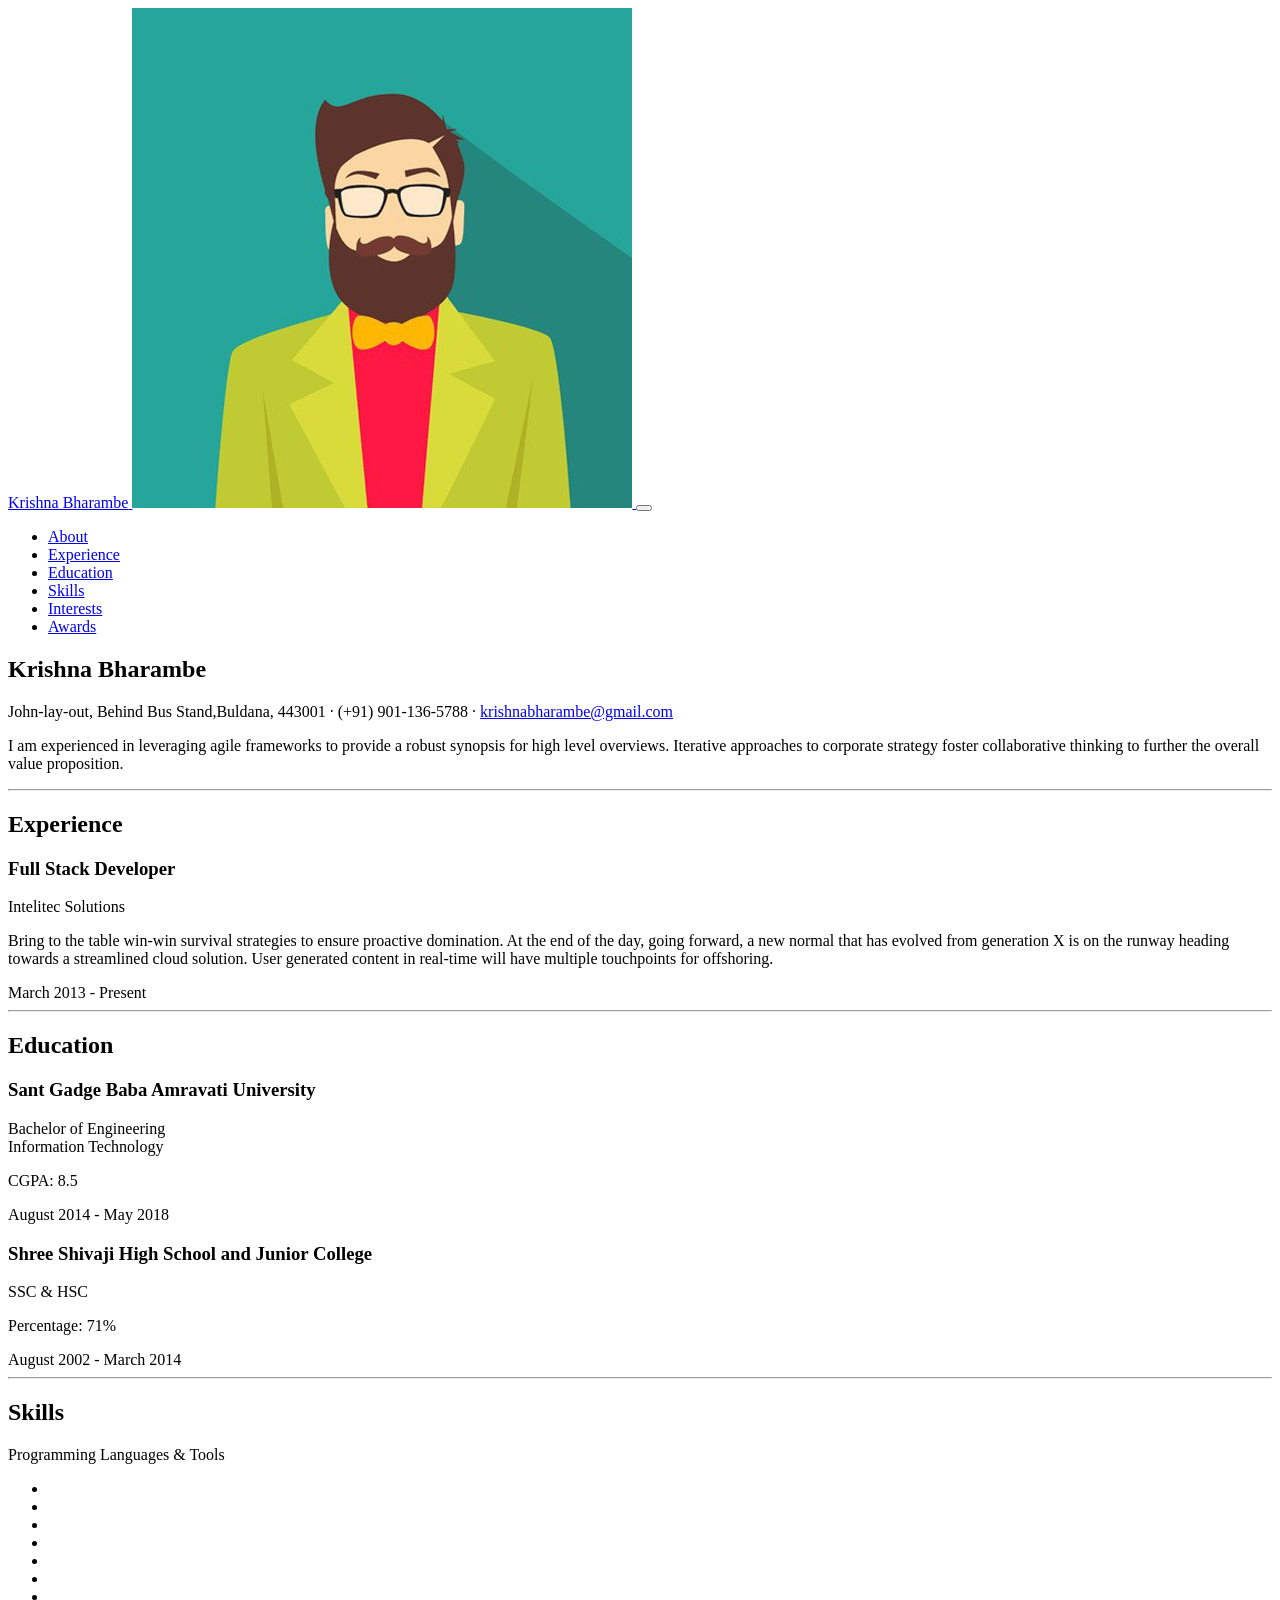
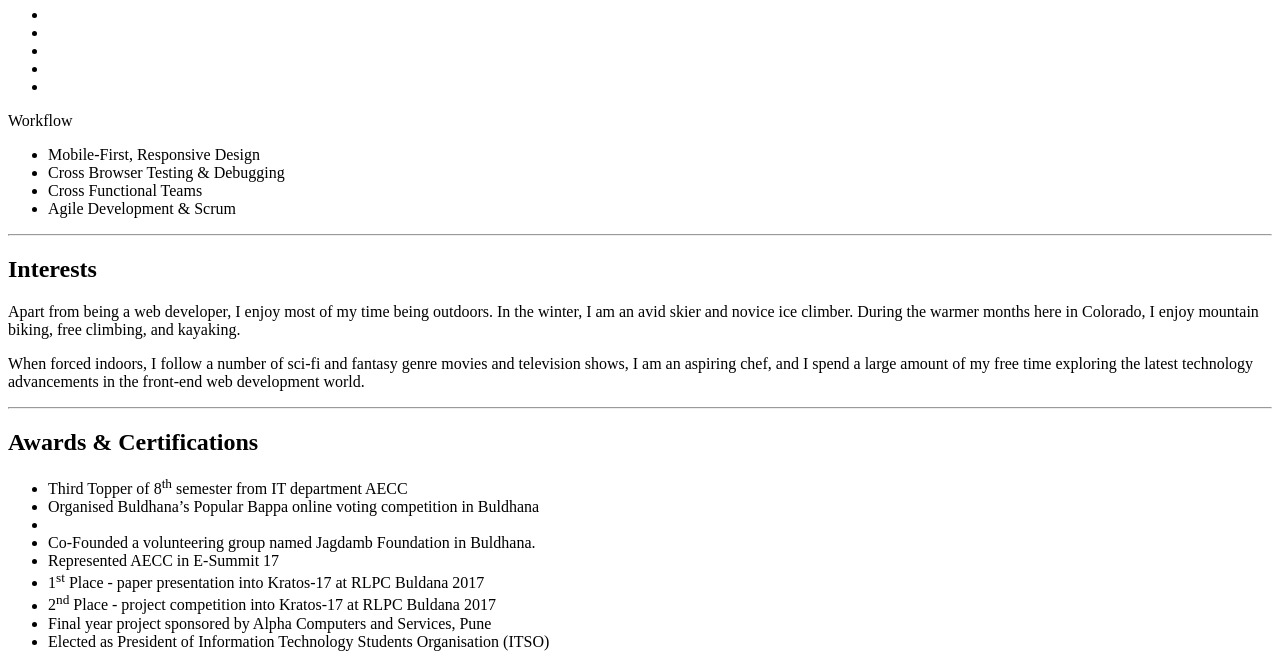
==== index.html @ 025809e5 "change" ====
<!DOCTYPE html>
<html lang="en">

  <head>

    <meta charset="utf-8">
    <meta name="viewport" content="width=device-width, initial-scale=1, shrink-to-fit=no">
    <meta name="description" content="">
    <meta name="author" content="">

    <title>Krishna Bharambe</title>

    <!-- Bootstrap core CSS -->
    <link href="vendor/bootstrap/css/bootstrap.min.css" rel="stylesheet">

    <!-- Custom fonts for this template -->
    <link href="https://fonts.googleapis.com/css?family=Saira+Extra+Condensed:500,700" rel="stylesheet">
    <link href="https://fonts.googleapis.com/css?family=Muli:400,400i,800,800i" rel="stylesheet">
    <link href="vendor/fontawesome-free/css/all.min.css" rel="stylesheet">

    <!-- Custom styles for this template -->
    <link href="css/resume.min.css" rel="stylesheet">

  </head>

  <body id="page-top">

    <nav class="navbar navbar-expand-lg navbar-dark bg-primary fixed-top" id="sideNav">
      <a class="navbar-brand js-scroll-trigger" href="#page-top">
        <span class="d-block d-lg-none">Krishna Bharambe</span>
        <span class="d-none d-lg-block">
          <img class="img-fluid img-profile rounded-circle mx-auto mb-2" src="img/profile.jpg" alt="">
        </span>
      </a>
      <button class="navbar-toggler" type="button" data-toggle="collapse" data-target="#navbarSupportedContent" aria-controls="navbarSupportedContent" aria-expanded="false" aria-label="Toggle navigation">
        <span class="navbar-toggler-icon"></span>
      </button>
      <div class="collapse navbar-collapse" id="navbarSupportedContent">
        <ul class="navbar-nav">
          <li class="nav-item">
            <a class="nav-link js-scroll-trigger" href="#about">About</a>
          </li>
          <li class="nav-item">
            <a class="nav-link js-scroll-trigger" href="#experience">Experience</a>
          </li>
          <li class="nav-item">
            <a class="nav-link js-scroll-trigger" href="#education">Education</a>
          </li>
          <li class="nav-item">
            <a class="nav-link js-scroll-trigger" href="#skills">Skills</a>
          </li>
          <li class="nav-item">
            <a class="nav-link js-scroll-trigger" href="#interests">Interests</a>
          </li>
          <li class="nav-item">
            <a class="nav-link js-scroll-trigger" href="#awards">Awards</a>
          </li>
        </ul>
      </div>
    </nav>

    <div class="container-fluid p-0">

      <section class="resume-section p-3 p-lg-5 d-flex d-column" id="about">
        <div class="my-auto">
          <h1 class="mb-0">Krishna
            <span class="text-primary">Bharambe</span>
          </h1>
          <div class="subheading mb-5"> John-lay-out, Behind Bus Stand,Buldana, 443001 · (+91) 901-136-5788 ·
            <a href="mailto:krishnabharambe@gmail.com">krishnabharambe@gmail.com</a>
          </div>
          <p class="lead mb-5">I am experienced in leveraging agile frameworks to provide a robust synopsis for high level overviews. Iterative approaches to corporate strategy foster collaborative thinking to further the overall value proposition.</p>
          <div class="social-icons">
            <a href="https://www.linkedin.com/in/krishna-bharambe-34408a110/">
              <i class="fab fa-linkedin-in"></i>
            </a>
            <a href="https://github.com/krishnabharambe">
              <i class="fab fa-github"></i>
            </a>
            <a href="https://twitter.com/search?q=krishna%20bharambe&src=typd">
              <i class="fab fa-twitter"></i>
            </a>
            <a href="https://www.facebook.com/profile.php?id=100009376856294&ref=br_rs">
              <i class="fab fa-facebook-f"></i>
            </a>
            <a href="https://www.instagram.com/krishnabharambe/">
              <i class="fab fa-instagram"></i>
            </a>
          </div>
        </div>
      </section>

      <hr class="m-0">

      <section class="resume-section p-3 p-lg-5 d-flex flex-column" id="experience">
        <div class="my-auto">
          <h2 class="mb-5">Experience</h2>

          <div class="resume-item d-flex flex-column flex-md-row mb-5">
            <div class="resume-content mr-auto">
              <h3 class="mb-0">Full Stack Developer</h3>
              <div class="subheading mb-3">Intelitec Solutions</div>
              <p>Bring to the table win-win survival strategies to ensure proactive domination. At the end of the day, going forward, a new normal that has evolved from generation X is on the runway heading towards a streamlined cloud solution. User generated content in real-time will have multiple touchpoints for offshoring.</p>
            </div>
            <div class="resume-date text-md-right">
              <span class="text-primary">March 2013 - Present</span>
            </div>
          </div>

          <!-- <div class="resume-item d-flex flex-column flex-md-row mb-5">
            <div class="resume-content mr-auto">
              <h3 class="mb-0">Web Developer</h3>
              <div class="subheading mb-3">Intelitec Solutions</div>
              <p>Capitalize on low hanging fruit to identify a ballpark value added activity to beta test. Override the digital divide with additional clickthroughs from DevOps. Nanotechnology immersion along the information highway will close the loop on focusing solely on the bottom line.</p>
            </div>
            <div class="resume-date text-md-right">
              <span class="text-primary">December 2011 - March 2013</span>
            </div>
          </div> -->

          <!-- <div class="resume-item d-flex flex-column flex-md-row mb-5">
            <div class="resume-content mr-auto">
              <h3 class="mb-0">Junior Web Designer</h3>
              <div class="subheading mb-3">Shout! Media Productions</div>
              <p>Podcasting operational change management inside of workflows to establish a framework. Taking seamless key performance indicators offline to maximise the long tail. Keeping your eye on the ball while performing a deep dive on the start-up mentality to derive convergence on cross-platform integration.</p>
            </div>
            <div class="resume-date text-md-right">
              <span class="text-primary">July 2010 - December 2011</span>
            </div>
          </div>

          <div class="resume-item d-flex flex-column flex-md-row">
            <div class="resume-content mr-auto">
              <h3 class="mb-0">Web Design Intern</h3>
              <div class="subheading mb-3">Shout! Media Productions</div>
              <p>Collaboratively administrate empowered markets via plug-and-play networks. Dynamically procrastinate B2C users after installed base benefits. Dramatically visualize customer directed convergence without revolutionary ROI.</p>
            </div>
            <div class="resume-date text-md-right">
              <span class="text-primary">September 2008 - June 2010</span>
            </div>
          </div> -->

        </div>

      </section>

      <hr class="m-0">

      <section class="resume-section p-3 p-lg-5 d-flex flex-column" id="education">
        <div class="my-auto">
          <h2 class="mb-5">Education</h2>

          <div class="resume-item d-flex flex-column flex-md-row mb-5">
            <div class="resume-content mr-auto">
              <h3 class="mb-0">Sant Gadge Baba Amravati University</h3>
              <div class="subheading mb-3">Bachelor of Engineering</div>
              <div>Information Technology</div>
              <p>CGPA: 8.5</p>
            </div>
            <div class="resume-date text-md-right">
              <span class="text-primary">August 2014 - May 2018</span>
            </div>
          </div>

          <div class="resume-item d-flex flex-column flex-md-row">
            <div class="resume-content mr-auto">
              <h3 class="mb-0">Shree Shivaji High School and Junior College</h3>
              <div class="subheading mb-3">SSC & HSC</div>
              <p>Percentage: 71%</p>
            </div>
            <div class="resume-date text-md-right">
              <span class="text-primary">August 2002 - March 2014</span>
            </div>
          </div>

        </div>
      </section>

      <hr class="m-0">

      <section class="resume-section p-3 p-lg-5 d-flex flex-column" id="skills">
        <div class="my-auto">
          <h2 class="mb-5">Skills</h2>

          <div class="subheading mb-3">Programming Languages &amp; Tools</div>
          <ul class="list-inline dev-icons">
            <li class="list-inline-item">
              <i class="fab fa-html5"></i>
            </li>
            <li class="list-inline-item">
              <i class="fab fa-css3-alt"></i>
            </li>
            <li class="list-inline-item">
              <i class="fab fa-js-square"></i>
            </li>
            <li class="list-inline-item">
              <i class="fab fa-angular"></i>
            </li>
            <li class="list-inline-item">
              <i class="fab fa-react"></i>
            </li>
            <li class="list-inline-item">
              <i class="fab fa-node-js"></i>
            </li>
            <li class="list-inline-item">
              <i class="fab fa-sass"></i>
            </li>
            <li class="list-inline-item">
              <i class="fab fa-less"></i>
            </li>
            <li class="list-inline-item">
              <i class="fab fa-wordpress"></i>
            </li>
            <li class="list-inline-item">
              <i class="fab fa-gulp"></i>
            </li>
            <li class="list-inline-item">
              <i class="fab fa-grunt"></i>
            </li>
            <li class="list-inline-item">
              <i class="fab fa-npm"></i>
            </li>
          </ul>

          <div class="subheading mb-3">Workflow</div>
          <ul class="fa-ul mb-0">
            <li>
              <i class="fa-li fa fa-check"></i>
              Mobile-First, Responsive Design</li>
            <li>
              <i class="fa-li fa fa-check"></i>
              Cross Browser Testing &amp; Debugging</li>
            <li>
              <i class="fa-li fa fa-check"></i>
              Cross Functional Teams</li>
            <li>
              <i class="fa-li fa fa-check"></i>
              Agile Development &amp; Scrum</li>
          </ul>
        </div>
      </section>

      <hr class="m-0">

      <section class="resume-section p-3 p-lg-5 d-flex flex-column" id="interests">
        <div class="my-auto">
          <h2 class="mb-5">Interests</h2>
          <p>Apart from being a web developer, I enjoy most of my time being outdoors. In the winter, I am an avid skier and novice ice climber. During the warmer months here in Colorado, I enjoy mountain biking, free climbing, and kayaking.</p>
          <p class="mb-0">When forced indoors, I follow a number of sci-fi and fantasy genre movies and television shows, I am an aspiring chef, and I spend a large amount of my free time exploring the latest technology advancements in the front-end web development world.</p>
        </div>
      </section>

      <hr class="m-0">

      <section class="resume-section p-3 p-lg-5 d-flex flex-column" id="awards">
        <div class="my-auto">
          <h2 class="mb-5">Awards &amp; Certifications</h2>
          <ul class="fa-ul mb-0">
            <li>
              <i class="fa-li fa fa-trophy text-warning"></i>
              Third Topper of 8<sup>th</sup> semester from IT department AECC</li>
            <li>
              <i class="fa-li fa fa-trophy text-warning"></i>
              Organised Buldhana’s Popular Bappa online voting competition in Buldhana</li>
            <li>
            
                <li>
                    <i class="fa-li fa fa-trophy text-warning"></i>
                    Co-Founded a volunteering group named Jagdamb Foundation in Buldhana. </li>
                  <li>
              <i class="fa-li fa fa-trophy text-warning"></i>
              Represented AECC in E-Summit 17 </li>
            <li>
              <i class="fa-li fa fa-trophy text-warning"></i>
              1<sup>st</sup>
              Place - paper presentation into Kratos-17 at RLPC Buldana 2017</li>
            <li>
              <i class="fa-li fa fa-trophy text-warning"></i>
              2<sup>nd</sup>
              Place - project competition into Kratos-17 at RLPC Buldana 2017</li>
            <li>
              <i class="fa-li fa fa-trophy text-warning"></i>
              Final year project sponsored by Alpha Computers and Services, Pune</li>
            <li>
              <i class="fa-li fa fa-trophy text-warning"></i>
              Elected as President of Information Technology Students Organisation (ITSO)</li>
          </ul>
        </div>
      </section>

    </div>

    <!-- Bootstrap core JavaScript -->
    <script src="vendor/jquery/jquery.min.js"></script>
    <script src="vendor/bootstrap/js/bootstrap.bundle.min.js"></script>

    <!-- Plugin JavaScript -->
    <script src="vendor/jquery-easing/jquery.easing.min.js"></script>

    <!-- Custom scripts for this template -->
    <script src="js/resume.min.js"></script>

  </body>

</html>
---- vendor/fontawesome-free/css/all.min.css ----
/*!
 * Font Awesome Free 5.3.1 by @fontawesome - https://fontawesome.com
 * License - https://fontawesome.com/license/free (Icons: CC BY 4.0, Fonts: SIL OFL 1.1, Code: MIT License)
 */
.fa,.fab,.fal,.far,.fas{-moz-osx-font-smoothing:grayscale;-webkit-font-smoothing:antialiased;display:inline-block;font-style:normal;font-variant:normal;text-rendering:auto;line-height:1}.fa-lg{font-size:1.33333em;line-height:.75em;vertical-align:-.0667em}.fa-xs{font-size:.75em}.fa-sm{font-size:.875em}.fa-1x{font-size:1em}.fa-2x{font-size:2em}.fa-3x{font-size:3em}.fa-4x{font-size:4em}.fa-5x{font-size:5em}.fa-6x{font-size:6em}.fa-7x{font-size:7em}.fa-8x{font-size:8em}.fa-9x{font-size:9em}.fa-10x{font-size:10em}.fa-fw{text-align:center;width:1.25em}.fa-ul{list-style-type:none;margin-left:2.5em;padding-left:0}.fa-ul>li{position:relative}.fa-li{left:-2em;position:absolute;text-align:center;width:2em;line-height:inherit}.fa-border{border:.08em solid #eee;border-radius:.1em;padding:.2em .25em .15em}.fa-pull-left{float:left}.fa-pull-right{float:right}.fa.fa-pull-left,.fab.fa-pull-left,.fal.fa-pull-left,.far.fa-pull-left,.fas.fa-pull-left{margin-right:.3em}.fa.fa-pull-right,.fab.fa-pull-right,.fal.fa-pull-right,.far.fa-pull-right,.fas.fa-pull-right{margin-left:.3em}.fa-spin{animation:fa-spin 2s infinite linear}.fa-pulse{animation:fa-spin 1s infinite steps(8)}@keyframes fa-spin{0%{transform:rotate(0deg)}to{transform:rotate(1turn)}}.fa-rotate-90{-ms-filter:"progid:DXImageTransform.Microsoft.BasicImage(rotation=1)";transform:rotate(90deg)}.fa-rotate-180{-ms-filter:"progid:DXImageTransform.Microsoft.BasicImage(rotation=2)";transform:rotate(180deg)}.fa-rotate-270{-ms-filter:"progid:DXImageTransform.Microsoft.BasicImage(rotation=3)";transform:rotate(270deg)}.fa-flip-horizontal{-ms-filter:"progid:DXImageTransform.Microsoft.BasicImage(rotation=0, mirror=1)";transform:scaleX(-1)}.fa-flip-vertical{transform:scaleY(-1)}.fa-flip-horizontal.fa-flip-vertical,.fa-flip-vertical{-ms-filter:"progid:DXImageTransform.Microsoft.BasicImage(rotation=2, mirror=1)"}.fa-flip-horizontal.fa-flip-vertical{transform:scale(-1)}:root .fa-flip-horizontal,:root .fa-flip-vertical,:root .fa-rotate-90,:root .fa-rotate-180,:root .fa-rotate-270{-webkit-filter:none;filter:none}.fa-stack{display:inline-block;height:2em;line-height:2em;position:relative;vertical-align:middle;width:2em}.fa-stack-1x,.fa-stack-2x{left:0;position:absolute;text-align:center;width:100%}.fa-stack-1x{line-height:inherit}.fa-stack-2x{font-size:2em}.fa-inverse{color:#fff}.fa-500px:before{content:"\f26e"}.fa-accessible-icon:before{content:"\f368"}.fa-accusoft:before{content:"\f369"}.fa-ad:before{content:"\f641"}.fa-address-book:before{content:"\f2b9"}.fa-address-card:before{content:"\f2bb"}.fa-adjust:before{content:"\f042"}.fa-adn:before{content:"\f170"}.fa-adversal:before{content:"\f36a"}.fa-affiliatetheme:before{content:"\f36b"}.fa-air-freshener:before{content:"\f5d0"}.fa-algolia:before{content:"\f36c"}.fa-align-center:before{content:"\f037"}.fa-align-justify:before{content:"\f039"}.fa-align-left:before{content:"\f036"}.fa-align-right:before{content:"\f038"}.fa-alipay:before{content:"\f642"}.fa-allergies:before{content:"\f461"}.fa-amazon:before{content:"\f270"}.fa-amazon-pay:before{content:"\f42c"}.fa-ambulance:before{content:"\f0f9"}.fa-american-sign-language-interpreting:before{content:"\f2a3"}.fa-amilia:before{content:"\f36d"}.fa-anchor:before{content:"\f13d"}.fa-android:before{content:"\f17b"}.fa-angellist:before{content:"\f209"}.fa-angle-double-down:before{content:"\f103"}.fa-angle-double-left:before{content:"\f100"}.fa-angle-double-right:before{content:"\f101"}.fa-angle-double-up:before{content:"\f102"}.fa-angle-down:before{content:"\f107"}.fa-angle-left:before{content:"\f104"}.fa-angle-right:before{content:"\f105"}.fa-angle-up:before{content:"\f106"}.fa-angry:before{content:"\f556"}.fa-angrycreative:before{content:"\f36e"}.fa-angular:before{content:"\f420"}.fa-ankh:before{content:"\f644"}.fa-app-store:before{content:"\f36f"}.fa-app-store-ios:before{content:"\f370"}.fa-apper:before{content:"\f371"}.fa-apple:before{content:"\f179"}.fa-apple-alt:before{content:"\f5d1"}.fa-apple-pay:before{content:"\f415"}.fa-archive:before{content:"\f187"}.fa-archway:before{content:"\f557"}.fa-arrow-alt-circle-down:before{content:"\f358"}.fa-arrow-alt-circle-left:before{content:"\f359"}.fa-arrow-alt-circle-right:before{content:"\f35a"}.fa-arrow-alt-circle-up:before{content:"\f35b"}.fa-arrow-circle-down:before{content:"\f0ab"}.fa-arrow-circle-left:before{content:"\f0a8"}.fa-arrow-circle-right:before{content:"\f0a9"}.fa-arrow-circle-up:before{content:"\f0aa"}.fa-arrow-down:before{content:"\f063"}.fa-arrow-left:before{content:"\f060"}.fa-arrow-right:before{content:"\f061"}.fa-arrow-up:before{content:"\f062"}.fa-arrows-alt:before{content:"\f0b2"}.fa-arrows-alt-h:before{content:"\f337"}.fa-arrows-alt-v:before{content:"\f338"}.fa-assistive-listening-systems:before{content:"\f2a2"}.fa-asterisk:before{content:"\f069"}.fa-asymmetrik:before{content:"\f372"}.fa-at:before{content:"\f1fa"}.fa-atlas:before{content:"\f558"}.fa-atom:before{content:"\f5d2"}.fa-audible:before{content:"\f373"}.fa-audio-description:before{content:"\f29e"}.fa-autoprefixer:before{content:"\f41c"}.fa-avianex:before{content:"\f374"}.fa-aviato:before{content:"\f421"}.fa-award:before{content:"\f559"}.fa-aws:before{content:"\f375"}.fa-backspace:before{content:"\f55a"}.fa-backward:before{content:"\f04a"}.fa-balance-scale:before{content:"\f24e"}.fa-ban:before{content:"\f05e"}.fa-band-aid:before{content:"\f462"}.fa-bandcamp:before{content:"\f2d5"}.fa-barcode:before{content:"\f02a"}.fa-bars:before{content:"\f0c9"}.fa-baseball-ball:before{content:"\f433"}.fa-basketball-ball:before{content:"\f434"}.fa-bath:before{content:"\f2cd"}.fa-battery-empty:before{content:"\f244"}.fa-battery-full:before{content:"\f240"}.fa-battery-half:before{content:"\f242"}.fa-battery-quarter:before{content:"\f243"}.fa-battery-three-quarters:before{content:"\f241"}.fa-bed:before{content:"\f236"}.fa-beer:before{content:"\f0fc"}.fa-behance:before{content:"\f1b4"}.fa-behance-square:before{content:"\f1b5"}.fa-bell:before{content:"\f0f3"}.fa-bell-slash:before{content:"\f1f6"}.fa-bezier-curve:before{content:"\f55b"}.fa-bible:before{content:"\f647"}.fa-bicycle:before{content:"\f206"}.fa-bimobject:before{content:"\f378"}.fa-binoculars:before{content:"\f1e5"}.fa-birthday-cake:before{content:"\f1fd"}.fa-bitbucket:before{content:"\f171"}.fa-bitcoin:before{content:"\f379"}.fa-bity:before{content:"\f37a"}.fa-black-tie:before{content:"\f27e"}.fa-blackberry:before{content:"\f37b"}.fa-blender:before{content:"\f517"}.fa-blind:before{content:"\f29d"}.fa-blogger:before{content:"\f37c"}.fa-blogger-b:before{content:"\f37d"}.fa-bluetooth:before{content:"\f293"}.fa-bluetooth-b:before{content:"\f294"}.fa-bold:before{content:"\f032"}.fa-bolt:before{content:"\f0e7"}.fa-bomb:before{content:"\f1e2"}.fa-bone:before{content:"\f5d7"}.fa-bong:before{content:"\f55c"}.fa-book:before{content:"\f02d"}.fa-book-open:before{content:"\f518"}.fa-book-reader:before{content:"\f5da"}.fa-bookmark:before{content:"\f02e"}.fa-bowling-ball:before{content:"\f436"}.fa-box:before{content:"\f466"}.fa-box-open:before{content:"\f49e"}.fa-boxes:before{content:"\f468"}.fa-braille:before{content:"\f2a1"}.fa-brain:before{content:"\f5dc"}.fa-briefcase:before{content:"\f0b1"}.fa-briefcase-medical:before{content:"\f469"}.fa-broadcast-tower:before{content:"\f519"}.fa-broom:before{content:"\f51a"}.fa-brush:before{content:"\f55d"}.fa-btc:before{content:"\f15a"}.fa-bug:before{content:"\f188"}.fa-building:before{content:"\f1ad"}.fa-bullhorn:before{content:"\f0a1"}.fa-bullseye:before{content:"\f140"}.fa-burn:before{content:"\f46a"}.fa-buromobelexperte:before{content:"\f37f"}.fa-bus:before{content:"\f207"}.fa-bus-alt:before{content:"\f55e"}.fa-business-time:before{content:"\f64a"}.fa-buysellads:before{content:"\f20d"}.fa-calculator:before{content:"\f1ec"}.fa-calendar:before{content:"\f133"}.fa-calendar-alt:before{content:"\f073"}.fa-calendar-check:before{content:"\f274"}.fa-calendar-minus:before{content:"\f272"}.fa-calendar-plus:before{content:"\f271"}.fa-calendar-times:before{content:"\f273"}.fa-camera:before{content:"\f030"}.fa-camera-retro:before{content:"\f083"}.fa-cannabis:before{content:"\f55f"}.fa-capsules:before{content:"\f46b"}.fa-car:before{content:"\f1b9"}.fa-car-alt:before{content:"\f5de"}.fa-car-battery:before{content:"\f5df"}.fa-car-crash:before{content:"\f5e1"}.fa-car-side:before{content:"\f5e4"}.fa-caret-down:before{content:"\f0d7"}.fa-caret-left:before{content:"\f0d9"}.fa-caret-right:before{content:"\f0da"}.fa-caret-square-down:before{content:"\f150"}.fa-caret-square-left:before{content:"\f191"}.fa-caret-square-right:before{content:"\f152"}.fa-caret-square-up:before{content:"\f151"}.fa-caret-up:before{content:"\f0d8"}.fa-cart-arrow-down:before{content:"\f218"}.fa-cart-plus:before{content:"\f217"}.fa-cc-amazon-pay:before{content:"\f42d"}.fa-cc-amex:before{content:"\f1f3"}.fa-cc-apple-pay:before{content:"\f416"}.fa-cc-diners-club:before{content:"\f24c"}.fa-cc-discover:before{content:"\f1f2"}.fa-cc-jcb:before{content:"\f24b"}.fa-cc-mastercard:before{content:"\f1f1"}.fa-cc-paypal:before{content:"\f1f4"}.fa-cc-stripe:before{content:"\f1f5"}.fa-cc-visa:before{content:"\f1f0"}.fa-centercode:before{content:"\f380"}.fa-certificate:before{content:"\f0a3"}.fa-chalkboard:before{content:"\f51b"}.fa-chalkboard-teacher:before{content:"\f51c"}.fa-charging-station:before{content:"\f5e7"}.fa-chart-area:before{content:"\f1fe"}.fa-chart-bar:before{content:"\f080"}.fa-chart-line:before{content:"\f201"}.fa-chart-pie:before{content:"\f200"}.fa-check:before{content:"\f00c"}.fa-check-circle:before{content:"\f058"}.fa-check-double:before{content:"\f560"}.fa-check-square:before{content:"\f14a"}.fa-chess:before{content:"\f439"}.fa-chess-bishop:before{content:"\f43a"}.fa-chess-board:before{content:"\f43c"}.fa-chess-king:before{content:"\f43f"}.fa-chess-knight:before{content:"\f441"}.fa-chess-pawn:before{content:"\f443"}.fa-chess-queen:before{content:"\f445"}.fa-chess-rook:before{content:"\f447"}.fa-chevron-circle-down:before{content:"\f13a"}.fa-chevron-circle-left:before{content:"\f137"}.fa-chevron-circle-right:before{content:"\f138"}.fa-chevron-circle-up:before{content:"\f139"}.fa-chevron-down:before{content:"\f078"}.fa-chevron-left:before{content:"\f053"}.fa-chevron-right:before{content:"\f054"}.fa-chevron-up:before{content:"\f077"}.fa-child:before{content:"\f1ae"}.fa-chrome:before{content:"\f268"}.fa-church:before{content:"\f51d"}.fa-circle:before{content:"\f111"}.fa-circle-notch:before{content:"\f1ce"}.fa-city:before{content:"\f64f"}.fa-clipboard:before{content:"\f328"}.fa-clipboard-check:before{content:"\f46c"}.fa-clipboard-list:before{content:"\f46d"}.fa-clock:before{content:"\f017"}.fa-clone:before{content:"\f24d"}.fa-closed-captioning:before{content:"\f20a"}.fa-cloud:before{content:"\f0c2"}.fa-cloud-download-alt:before{content:"\f381"}.fa-cloud-upload-alt:before{content:"\f382"}.fa-cloudscale:before{content:"\f383"}.fa-cloudsmith:before{content:"\f384"}.fa-cloudversify:before{content:"\f385"}.fa-cocktail:before{content:"\f561"}.fa-code:before{content:"\f121"}.fa-code-branch:before{content:"\f126"}.fa-codepen:before{content:"\f1cb"}.fa-codiepie:before{content:"\f284"}.fa-coffee:before{content:"\f0f4"}.fa-cog:before{content:"\f013"}.fa-cogs:before{content:"\f085"}.fa-coins:before{content:"\f51e"}.fa-columns:before{content:"\f0db"}.fa-comment:before{content:"\f075"}.fa-comment-alt:before{content:"\f27a"}.fa-comment-dollar:before{content:"\f651"}.fa-comment-dots:before{content:"\f4ad"}.fa-comment-slash:before{content:"\f4b3"}.fa-comments:before{content:"\f086"}.fa-comments-dollar:before{content:"\f653"}.fa-compact-disc:before{content:"\f51f"}.fa-compass:before{content:"\f14e"}.fa-compress:before{content:"\f066"}.fa-concierge-bell:before{content:"\f562"}.fa-connectdevelop:before{content:"\f20e"}.fa-contao:before{content:"\f26d"}.fa-cookie:before{content:"\f563"}.fa-cookie-bite:before{content:"\f564"}.fa-copy:before{content:"\f0c5"}.fa-copyright:before{content:"\f1f9"}.fa-couch:before{content:"\f4b8"}.fa-cpanel:before{content:"\f388"}.fa-creative-commons:before{content:"\f25e"}.fa-creative-commons-by:before{content:"\f4e7"}.fa-creative-commons-nc:before{content:"\f4e8"}.fa-creative-commons-nc-eu:before{content:"\f4e9"}.fa-creative-commons-nc-jp:before{content:"\f4ea"}.fa-creative-commons-nd:before{content:"\f4eb"}.fa-creative-commons-pd:before{content:"\f4ec"}.fa-creative-commons-pd-alt:before{content:"\f4ed"}.fa-creative-commons-remix:before{content:"\f4ee"}.fa-creative-commons-sa:before{content:"\f4ef"}.fa-creative-commons-sampling:before{content:"\f4f0"}.fa-creative-commons-sampling-plus:before{content:"\f4f1"}.fa-creative-commons-share:before{content:"\f4f2"}.fa-credit-card:before{content:"\f09d"}.fa-crop:before{content:"\f125"}.fa-crop-alt:before{content:"\f565"}.fa-cross:before{content:"\f654"}.fa-crosshairs:before{content:"\f05b"}.fa-crow:before{content:"\f520"}.fa-crown:before{content:"\f521"}.fa-css3:before{content:"\f13c"}.fa-css3-alt:before{content:"\f38b"}.fa-cube:before{content:"\f1b2"}.fa-cubes:before{content:"\f1b3"}.fa-cut:before{content:"\f0c4"}.fa-cuttlefish:before{content:"\f38c"}.fa-d-and-d:before{content:"\f38d"}.fa-dashcube:before{content:"\f210"}.fa-database:before{content:"\f1c0"}.fa-deaf:before{content:"\f2a4"}.fa-delicious:before{content:"\f1a5"}.fa-deploydog:before{content:"\f38e"}.fa-deskpro:before{content:"\f38f"}.fa-desktop:before{content:"\f108"}.fa-deviantart:before{content:"\f1bd"}.fa-dharmachakra:before{content:"\f655"}.fa-diagnoses:before{content:"\f470"}.fa-dice:before{content:"\f522"}.fa-dice-five:before{content:"\f523"}.fa-dice-four:before{content:"\f524"}.fa-dice-one:before{content:"\f525"}.fa-dice-six:before{content:"\f526"}.fa-dice-three:before{content:"\f527"}.fa-dice-two:before{content:"\f528"}.fa-digg:before{content:"\f1a6"}.fa-digital-ocean:before{content:"\f391"}.fa-digital-tachograph:before{content:"\f566"}.fa-directions:before{content:"\f5eb"}.fa-discord:before{content:"\f392"}.fa-discourse:before{content:"\f393"}.fa-divide:before{content:"\f529"}.fa-dizzy:before{content:"\f567"}.fa-dna:before{content:"\f471"}.fa-dochub:before{content:"\f394"}.fa-docker:before{content:"\f395"}.fa-dollar-sign:before{content:"\f155"}.fa-dolly:before{content:"\f472"}.fa-dolly-flatbed:before{content:"\f474"}.fa-donate:before{content:"\f4b9"}.fa-door-closed:before{content:"\f52a"}.fa-door-open:before{content:"\f52b"}.fa-dot-circle:before{content:"\f192"}.fa-dove:before{content:"\f4ba"}.fa-download:before{content:"\f019"}.fa-draft2digital:before{content:"\f396"}.fa-drafting-compass:before{content:"\f568"}.fa-draw-polygon:before{content:"\f5ee"}.fa-dribbble:before{content:"\f17d"}.fa-dribbble-square:before{content:"\f397"}.fa-dropbox:before{content:"\f16b"}.fa-drum:before{content:"\f569"}.fa-drum-steelpan:before{content:"\f56a"}.fa-drupal:before{content:"\f1a9"}.fa-dumbbell:before{content:"\f44b"}.fa-dyalog:before{content:"\f399"}.fa-earlybirds:before{content:"\f39a"}.fa-ebay:before{content:"\f4f4"}.fa-edge:before{content:"\f282"}.fa-edit:before{content:"\f044"}.fa-eject:before{content:"\f052"}.fa-elementor:before{content:"\f430"}.fa-ellipsis-h:before{content:"\f141"}.fa-ellipsis-v:before{content:"\f142"}.fa-ello:before{content:"\f5f1"}.fa-ember:before{content:"\f423"}.fa-empire:before{content:"\f1d1"}.fa-envelope:before{content:"\f0e0"}.fa-envelope-open:before{content:"\f2b6"}.fa-envelope-open-text:before{content:"\f658"}.fa-envelope-square:before{content:"\f199"}.fa-envira:before{content:"\f299"}.fa-equals:before{content:"\f52c"}.fa-eraser:before{content:"\f12d"}.fa-erlang:before{content:"\f39d"}.fa-ethereum:before{content:"\f42e"}.fa-etsy:before{content:"\f2d7"}.fa-euro-sign:before{content:"\f153"}.fa-exchange-alt:before{content:"\f362"}.fa-exclamation:before{content:"\f12a"}.fa-exclamation-circle:before{content:"\f06a"}.fa-exclamation-triangle:before{content:"\f071"}.fa-expand:before{content:"\f065"}.fa-expand-arrows-alt:before{content:"\f31e"}.fa-expeditedssl:before{content:"\f23e"}.fa-external-link-alt:before{content:"\f35d"}.fa-external-link-square-alt:before{content:"\f360"}.fa-eye:before{content:"\f06e"}.fa-eye-dropper:before{content:"\f1fb"}.fa-eye-slash:before{content:"\f070"}.fa-facebook:before{content:"\f09a"}.fa-facebook-f:before{content:"\f39e"}.fa-facebook-messenger:before{content:"\f39f"}.fa-facebook-square:before{content:"\f082"}.fa-fast-backward:before{content:"\f049"}.fa-fast-forward:before{content:"\f050"}.fa-fax:before{content:"\f1ac"}.fa-feather:before{content:"\f52d"}.fa-feather-alt:before{content:"\f56b"}.fa-female:before{content:"\f182"}.fa-fighter-jet:before{content:"\f0fb"}.fa-file:before{content:"\f15b"}.fa-file-alt:before{content:"\f15c"}.fa-file-archive:before{content:"\f1c6"}.fa-file-audio:before{content:"\f1c7"}.fa-file-code:before{content:"\f1c9"}.fa-file-contract:before{content:"\f56c"}.fa-file-download:before{content:"\f56d"}.fa-file-excel:before{content:"\f1c3"}.fa-file-export:before{content:"\f56e"}.fa-file-image:before{content:"\f1c5"}.fa-file-import:before{content:"\f56f"}.fa-file-invoice:before{content:"\f570"}.fa-file-invoice-dollar:before{content:"\f571"}.fa-file-medical:before{content:"\f477"}.fa-file-medical-alt:before{content:"\f478"}.fa-file-pdf:before{content:"\f1c1"}.fa-file-powerpoint:before{content:"\f1c4"}.fa-file-prescription:before{content:"\f572"}.fa-file-signature:before{content:"\f573"}.fa-file-upload:before{content:"\f574"}.fa-file-video:before{content:"\f1c8"}.fa-file-word:before{content:"\f1c2"}.fa-fill:before{content:"\f575"}.fa-fill-drip:before{content:"\f576"}.fa-film:before{content:"\f008"}.fa-filter:before{content:"\f0b0"}.fa-fingerprint:before{content:"\f577"}.fa-fire:before{content:"\f06d"}.fa-fire-extinguisher:before{content:"\f134"}.fa-firefox:before{content:"\f269"}.fa-first-aid:before{content:"\f479"}.fa-first-order:before{content:"\f2b0"}.fa-first-order-alt:before{content:"\f50a"}.fa-firstdraft:before{content:"\f3a1"}.fa-fish:before{content:"\f578"}.fa-flag:before{content:"\f024"}.fa-flag-checkered:before{content:"\f11e"}.fa-flask:before{content:"\f0c3"}.fa-flickr:before{content:"\f16e"}.fa-flipboard:before{content:"\f44d"}.fa-flushed:before{content:"\f579"}.fa-fly:before{content:"\f417"}.fa-folder:before{content:"\f07b"}.fa-folder-minus:before{content:"\f65d"}.fa-folder-open:before{content:"\f07c"}.fa-folder-plus:before{content:"\f65e"}.fa-font:before{content:"\f031"}.fa-font-awesome:before{content:"\f2b4"}.fa-font-awesome-alt:before{content:"\f35c"}.fa-font-awesome-flag:before{content:"\f425"}.fa-font-awesome-logo-full:before{content:"\f4e6"}.fa-fonticons:before{content:"\f280"}.fa-fonticons-fi:before{content:"\f3a2"}.fa-football-ball:before{content:"\f44e"}.fa-fort-awesome:before{content:"\f286"}.fa-fort-awesome-alt:before{content:"\f3a3"}.fa-forumbee:before{content:"\f211"}.fa-forward:before{content:"\f04e"}.fa-foursquare:before{content:"\f180"}.fa-free-code-camp:before{content:"\f2c5"}.fa-freebsd:before{content:"\f3a4"}.fa-frog:before{content:"\f52e"}.fa-frown:before{content:"\f119"}.fa-frown-open:before{content:"\f57a"}.fa-fulcrum:before{content:"\f50b"}.fa-funnel-dollar:before{content:"\f662"}.fa-futbol:before{content:"\f1e3"}.fa-galactic-republic:before{content:"\f50c"}.fa-galactic-senate:before{content:"\f50d"}.fa-gamepad:before{content:"\f11b"}.fa-gas-pump:before{content:"\f52f"}.fa-gavel:before{content:"\f0e3"}.fa-gem:before{content:"\f3a5"}.fa-genderless:before{content:"\f22d"}.fa-get-pocket:before{content:"\f265"}.fa-gg:before{content:"\f260"}.fa-gg-circle:before{content:"\f261"}.fa-gift:before{content:"\f06b"}.fa-git:before{content:"\f1d3"}.fa-git-square:before{content:"\f1d2"}.fa-github:before{content:"\f09b"}.fa-github-alt:before{content:"\f113"}.fa-github-square:before{content:"\f092"}.fa-gitkraken:before{content:"\f3a6"}.fa-gitlab:before{content:"\f296"}.fa-gitter:before{content:"\f426"}.fa-glass-martini:before{content:"\f000"}.fa-glass-martini-alt:before{content:"\f57b"}.fa-glasses:before{content:"\f530"}.fa-glide:before{content:"\f2a5"}.fa-glide-g:before{content:"\f2a6"}.fa-globe:before{content:"\f0ac"}.fa-globe-africa:before{content:"\f57c"}.fa-globe-americas:before{content:"\f57d"}.fa-globe-asia:before{content:"\f57e"}.fa-gofore:before{content:"\f3a7"}.fa-golf-ball:before{content:"\f450"}.fa-goodreads:before{content:"\f3a8"}.fa-goodreads-g:before{content:"\f3a9"}.fa-google:before{content:"\f1a0"}.fa-google-drive:before{content:"\f3aa"}.fa-google-play:before{content:"\f3ab"}.fa-google-plus:before{content:"\f2b3"}.fa-google-plus-g:before{content:"\f0d5"}.fa-google-plus-square:before{content:"\f0d4"}.fa-google-wallet:before{content:"\f1ee"}.fa-gopuram:before{content:"\f664"}.fa-graduation-cap:before{content:"\f19d"}.fa-gratipay:before{content:"\f184"}.fa-grav:before{content:"\f2d6"}.fa-greater-than:before{content:"\f531"}.fa-greater-than-equal:before{content:"\f532"}.fa-grimace:before{content:"\f57f"}.fa-grin:before{content:"\f580"}.fa-grin-alt:before{content:"\f581"}.fa-grin-beam:before{content:"\f582"}.fa-grin-beam-sweat:before{content:"\f583"}.fa-grin-hearts:before{content:"\f584"}.fa-grin-squint:before{content:"\f585"}.fa-grin-squint-tears:before{content:"\f586"}.fa-grin-stars:before{content:"\f587"}.fa-grin-tears:before{content:"\f588"}.fa-grin-tongue:before{content:"\f589"}.fa-grin-tongue-squint:before{content:"\f58a"}.fa-grin-tongue-wink:before{content:"\f58b"}.fa-grin-wink:before{content:"\f58c"}.fa-grip-horizontal:before{content:"\f58d"}.fa-grip-vertical:before{content:"\f58e"}.fa-gripfire:before{content:"\f3ac"}.fa-grunt:before{content:"\f3ad"}.fa-gulp:before{content:"\f3ae"}.fa-h-square:before{content:"\f0fd"}.fa-hacker-news:before{content:"\f1d4"}.fa-hacker-news-square:before{content:"\f3af"}.fa-hackerrank:before{content:"\f5f7"}.fa-hamsa:before{content:"\f665"}.fa-hand-holding:before{content:"\f4bd"}.fa-hand-holding-heart:before{content:"\f4be"}.fa-hand-holding-usd:before{content:"\f4c0"}.fa-hand-lizard:before{content:"\f258"}.fa-hand-paper:before{content:"\f256"}.fa-hand-peace:before{content:"\f25b"}.fa-hand-point-down:before{content:"\f0a7"}.fa-hand-point-left:before{content:"\f0a5"}.fa-hand-point-right:before{content:"\f0a4"}.fa-hand-point-up:before{content:"\f0a6"}.fa-hand-pointer:before{content:"\f25a"}.fa-hand-rock:before{content:"\f255"}.fa-hand-scissors:before{content:"\f257"}.fa-hand-spock:before{content:"\f259"}.fa-hands:before{content:"\f4c2"}.fa-hands-helping:before{content:"\f4c4"}.fa-handshake:before{content:"\f2b5"}.fa-hashtag:before{content:"\f292"}.fa-haykal:before{content:"\f666"}.fa-hdd:before{content:"\f0a0"}.fa-heading:before{content:"\f1dc"}.fa-headphones:before{content:"\f025"}.fa-headphones-alt:before{content:"\f58f"}.fa-headset:before{content:"\f590"}.fa-heart:before{content:"\f004"}.fa-heartbeat:before{content:"\f21e"}.fa-helicopter:before{content:"\f533"}.fa-highlighter:before{content:"\f591"}.fa-hips:before{content:"\f452"}.fa-hire-a-helper:before{content:"\f3b0"}.fa-history:before{content:"\f1da"}.fa-hockey-puck:before{content:"\f453"}.fa-home:before{content:"\f015"}.fa-hooli:before{content:"\f427"}.fa-hornbill:before{content:"\f592"}.fa-hospital:before{content:"\f0f8"}.fa-hospital-alt:before{content:"\f47d"}.fa-hospital-symbol:before{content:"\f47e"}.fa-hot-tub:before{content:"\f593"}.fa-hotel:before{content:"\f594"}.fa-hotjar:before{content:"\f3b1"}.fa-hourglass:before{content:"\f254"}.fa-hourglass-end:before{content:"\f253"}.fa-hourglass-half:before{content:"\f252"}.fa-hourglass-start:before{content:"\f251"}.fa-houzz:before{content:"\f27c"}.fa-html5:before{content:"\f13b"}.fa-hubspot:before{content:"\f3b2"}.fa-i-cursor:before{content:"\f246"}.fa-id-badge:before{content:"\f2c1"}.fa-id-card:before{content:"\f2c2"}.fa-id-card-alt:before{content:"\f47f"}.fa-image:before{content:"\f03e"}.fa-images:before{content:"\f302"}.fa-imdb:before{content:"\f2d8"}.fa-inbox:before{content:"\f01c"}.fa-indent:before{content:"\f03c"}.fa-industry:before{content:"\f275"}.fa-infinity:before{content:"\f534"}.fa-info:before{content:"\f129"}.fa-info-circle:before{content:"\f05a"}.fa-instagram:before{content:"\f16d"}.fa-internet-explorer:before{content:"\f26b"}.fa-ioxhost:before{content:"\f208"}.fa-italic:before{content:"\f033"}.fa-itunes:before{content:"\f3b4"}.fa-itunes-note:before{content:"\f3b5"}.fa-java:before{content:"\f4e4"}.fa-jedi:before{content:"\f669"}.fa-jedi-order:before{content:"\f50e"}.fa-jenkins:before{content:"\f3b6"}.fa-joget:before{content:"\f3b7"}.fa-joint:before{content:"\f595"}.fa-joomla:before{content:"\f1aa"}.fa-journal-whills:before{content:"\f66a"}.fa-js:before{content:"\f3b8"}.fa-js-square:before{content:"\f3b9"}.fa-jsfiddle:before{content:"\f1cc"}.fa-kaaba:before{content:"\f66b"}.fa-kaggle:before{content:"\f5fa"}.fa-key:before{content:"\f084"}.fa-keybase:before{content:"\f4f5"}.fa-keyboard:before{content:"\f11c"}.fa-keycdn:before{content:"\f3ba"}.fa-khanda:before{content:"\f66d"}.fa-kickstarter:before{content:"\f3bb"}.fa-kickstarter-k:before{content:"\f3bc"}.fa-kiss:before{content:"\f596"}.fa-kiss-beam:before{content:"\f597"}.fa-kiss-wink-heart:before{content:"\f598"}.fa-kiwi-bird:before{content:"\f535"}.fa-korvue:before{content:"\f42f"}.fa-landmark:before{content:"\f66f"}.fa-language:before{content:"\f1ab"}.fa-laptop:before{content:"\f109"}.fa-laptop-code:before{content:"\f5fc"}.fa-laravel:before{content:"\f3bd"}.fa-lastfm:before{content:"\f202"}.fa-lastfm-square:before{content:"\f203"}.fa-laugh:before{content:"\f599"}.fa-laugh-beam:before{content:"\f59a"}.fa-laugh-squint:before{content:"\f59b"}.fa-laugh-wink:before{content:"\f59c"}.fa-layer-group:before{content:"\f5fd"}.fa-leaf:before{content:"\f06c"}.fa-leanpub:before{content:"\f212"}.fa-lemon:before{content:"\f094"}.fa-less:before{content:"\f41d"}.fa-less-than:before{content:"\f536"}.fa-less-than-equal:before{content:"\f537"}.fa-level-down-alt:before{content:"\f3be"}.fa-level-up-alt:before{content:"\f3bf"}.fa-life-ring:before{content:"\f1cd"}.fa-lightbulb:before{content:"\f0eb"}.fa-line:before{content:"\f3c0"}.fa-link:before{content:"\f0c1"}.fa-linkedin:before{content:"\f08c"}.fa-linkedin-in:before{content:"\f0e1"}.fa-linode:before{content:"\f2b8"}.fa-linux:before{content:"\f17c"}.fa-lira-sign:before{content:"\f195"}.fa-list:before{content:"\f03a"}.fa-list-alt:before{content:"\f022"}.fa-list-ol:before{content:"\f0cb"}.fa-list-ul:before{content:"\f0ca"}.fa-location-arrow:before{content:"\f124"}.fa-lock:before{content:"\f023"}.fa-lock-open:before{content:"\f3c1"}.fa-long-arrow-alt-down:before{content:"\f309"}.fa-long-arrow-alt-left:before{content:"\f30a"}.fa-long-arrow-alt-right:before{content:"\f30b"}.fa-long-arrow-alt-up:before{content:"\f30c"}.fa-low-vision:before{content:"\f2a8"}.fa-luggage-cart:before{content:"\f59d"}.fa-lyft:before{content:"\f3c3"}.fa-magento:before{content:"\f3c4"}.fa-magic:before{content:"\f0d0"}.fa-magnet:before{content:"\f076"}.fa-mail-bulk:before{content:"\f674"}.fa-mailchimp:before{content:"\f59e"}.fa-male:before{content:"\f183"}.fa-mandalorian:before{content:"\f50f"}.fa-map:before{content:"\f279"}.fa-map-marked:before{content:"\f59f"}.fa-map-marked-alt:before{content:"\f5a0"}.fa-map-marker:before{content:"\f041"}.fa-map-marker-alt:before{content:"\f3c5"}.fa-map-pin:before{content:"\f276"}.fa-map-signs:before{content:"\f277"}.fa-markdown:before{content:"\f60f"}.fa-marker:before{content:"\f5a1"}.fa-mars:before{content:"\f222"}.fa-mars-double:before{content:"\f227"}.fa-mars-stroke:before{content:"\f229"}.fa-mars-stroke-h:before{content:"\f22b"}.fa-mars-stroke-v:before{content:"\f22a"}.fa-mastodon:before{content:"\f4f6"}.fa-maxcdn:before{content:"\f136"}.fa-medal:before{content:"\f5a2"}.fa-medapps:before{content:"\f3c6"}.fa-medium:before{content:"\f23a"}.fa-medium-m:before{content:"\f3c7"}.fa-medkit:before{content:"\f0fa"}.fa-medrt:before{content:"\f3c8"}.fa-meetup:before{content:"\f2e0"}.fa-megaport:before{content:"\f5a3"}.fa-meh:before{content:"\f11a"}.fa-meh-blank:before{content:"\f5a4"}.fa-meh-rolling-eyes:before{content:"\f5a5"}.fa-memory:before{content:"\f538"}.fa-menorah:before{content:"\f676"}.fa-mercury:before{content:"\f223"}.fa-microchip:before{content:"\f2db"}.fa-microphone:before{content:"\f130"}.fa-microphone-alt:before{content:"\f3c9"}.fa-microphone-alt-slash:before{content:"\f539"}.fa-microphone-slash:before{content:"\f131"}.fa-microscope:before{content:"\f610"}.fa-microsoft:before{content:"\f3ca"}.fa-minus:before{content:"\f068"}.fa-minus-circle:before{content:"\f056"}.fa-minus-square:before{content:"\f146"}.fa-mix:before{content:"\f3cb"}.fa-mixcloud:before{content:"\f289"}.fa-mizuni:before{content:"\f3cc"}.fa-mobile:before{content:"\f10b"}.fa-mobile-alt:before{content:"\f3cd"}.fa-modx:before{content:"\f285"}.fa-monero:before{content:"\f3d0"}.fa-money-bill:before{content:"\f0d6"}.fa-money-bill-alt:before{content:"\f3d1"}.fa-money-bill-wave:before{content:"\f53a"}.fa-money-bill-wave-alt:before{content:"\f53b"}.fa-money-check:before{content:"\f53c"}.fa-money-check-alt:before{content:"\f53d"}.fa-monument:before{content:"\f5a6"}.fa-moon:before{content:"\f186"}.fa-mortar-pestle:before{content:"\f5a7"}.fa-mosque:before{content:"\f678"}.fa-motorcycle:before{content:"\f21c"}.fa-mouse-pointer:before{content:"\f245"}.fa-music:before{content:"\f001"}.fa-napster:before{content:"\f3d2"}.fa-neos:before{content:"\f612"}.fa-neuter:before{content:"\f22c"}.fa-newspaper:before{content:"\f1ea"}.fa-nimblr:before{content:"\f5a8"}.fa-nintendo-switch:before{content:"\f418"}.fa-node:before{content:"\f419"}.fa-node-js:before{content:"\f3d3"}.fa-not-equal:before{content:"\f53e"}.fa-notes-medical:before{content:"\f481"}.fa-npm:before{content:"\f3d4"}.fa-ns8:before{content:"\f3d5"}.fa-nutritionix:before{content:"\f3d6"}.fa-object-group:before{content:"\f247"}.fa-object-ungroup:before{content:"\f248"}.fa-odnoklassniki:before{content:"\f263"}.fa-odnoklassniki-square:before{content:"\f264"}.fa-oil-can:before{content:"\f613"}.fa-old-republic:before{content:"\f510"}.fa-om:before{content:"\f679"}.fa-opencart:before{content:"\f23d"}.fa-openid:before{content:"\f19b"}.fa-opera:before{content:"\f26a"}.fa-optin-monster:before{content:"\f23c"}.fa-osi:before{content:"\f41a"}.fa-outdent:before{content:"\f03b"}.fa-page4:before{content:"\f3d7"}.fa-pagelines:before{content:"\f18c"}.fa-paint-brush:before{content:"\f1fc"}.fa-paint-roller:before{content:"\f5aa"}.fa-palette:before{content:"\f53f"}.fa-palfed:before{content:"\f3d8"}.fa-pallet:before{content:"\f482"}.fa-paper-plane:before{content:"\f1d8"}.fa-paperclip:before{content:"\f0c6"}.fa-parachute-box:before{content:"\f4cd"}.fa-paragraph:before{content:"\f1dd"}.fa-parking:before{content:"\f540"}.fa-passport:before{content:"\f5ab"}.fa-pastafarianism:before{content:"\f67b"}.fa-paste:before{content:"\f0ea"}.fa-patreon:before{content:"\f3d9"}.fa-pause:before{content:"\f04c"}.fa-pause-circle:before{content:"\f28b"}.fa-paw:before{content:"\f1b0"}.fa-paypal:before{content:"\f1ed"}.fa-peace:before{content:"\f67c"}.fa-pen:before{content:"\f304"}.fa-pen-alt:before{content:"\f305"}.fa-pen-fancy:before{content:"\f5ac"}.fa-pen-nib:before{content:"\f5ad"}.fa-pen-square:before{content:"\f14b"}.fa-pencil-alt:before{content:"\f303"}.fa-pencil-ruler:before{content:"\f5ae"}.fa-people-carry:before{content:"\f4ce"}.fa-percent:before{content:"\f295"}.fa-percentage:before{content:"\f541"}.fa-periscope:before{content:"\f3da"}.fa-phabricator:before{content:"\f3db"}.fa-phoenix-framework:before{content:"\f3dc"}.fa-phoenix-squadron:before{content:"\f511"}.fa-phone:before{content:"\f095"}.fa-phone-slash:before{content:"\f3dd"}.fa-phone-square:before{content:"\f098"}.fa-phone-volume:before{content:"\f2a0"}.fa-php:before{content:"\f457"}.fa-pied-piper:before{content:"\f2ae"}.fa-pied-piper-alt:before{content:"\f1a8"}.fa-pied-piper-hat:before{content:"\f4e5"}.fa-pied-piper-pp:before{content:"\f1a7"}.fa-piggy-bank:before{content:"\f4d3"}.fa-pills:before{content:"\f484"}.fa-pinterest:before{content:"\f0d2"}.fa-pinterest-p:before{content:"\f231"}.fa-pinterest-square:before{content:"\f0d3"}.fa-place-of-worship:before{content:"\f67f"}.fa-plane:before{content:"\f072"}.fa-plane-arrival:before{content:"\f5af"}.fa-plane-departure:before{content:"\f5b0"}.fa-play:before{content:"\f04b"}.fa-play-circle:before{content:"\f144"}.fa-playstation:before{content:"\f3df"}.fa-plug:before{content:"\f1e6"}.fa-plus:before{content:"\f067"}.fa-plus-circle:before{content:"\f055"}.fa-plus-square:before{content:"\f0fe"}.fa-podcast:before{content:"\f2ce"}.fa-poll:before{content:"\f681"}.fa-poll-h:before{content:"\f682"}.fa-poo:before{content:"\f2fe"}.fa-poop:before{content:"\f619"}.fa-portrait:before{content:"\f3e0"}.fa-pound-sign:before{content:"\f154"}.fa-power-off:before{content:"\f011"}.fa-pray:before{content:"\f683"}.fa-praying-hands:before{content:"\f684"}.fa-prescription:before{content:"\f5b1"}.fa-prescription-bottle:before{content:"\f485"}.fa-prescription-bottle-alt:before{content:"\f486"}.fa-print:before{content:"\f02f"}.fa-procedures:before{content:"\f487"}.fa-product-hunt:before{content:"\f288"}.fa-project-diagram:before{content:"\f542"}.fa-pushed:before{content:"\f3e1"}.fa-puzzle-piece:before{content:"\f12e"}.fa-python:before{content:"\f3e2"}.fa-qq:before{content:"\f1d6"}.fa-qrcode:before{content:"\f029"}.fa-question:before{content:"\f128"}.fa-question-circle:before{content:"\f059"}.fa-quidditch:before{content:"\f458"}.fa-quinscape:before{content:"\f459"}.fa-quora:before{content:"\f2c4"}.fa-quote-left:before{content:"\f10d"}.fa-quote-right:before{content:"\f10e"}.fa-quran:before{content:"\f687"}.fa-r-project:before{content:"\f4f7"}.fa-random:before{content:"\f074"}.fa-ravelry:before{content:"\f2d9"}.fa-react:before{content:"\f41b"}.fa-readme:before{content:"\f4d5"}.fa-rebel:before{content:"\f1d0"}.fa-receipt:before{content:"\f543"}.fa-recycle:before{content:"\f1b8"}.fa-red-river:before{content:"\f3e3"}.fa-reddit:before{content:"\f1a1"}.fa-reddit-alien:before{content:"\f281"}.fa-reddit-square:before{content:"\f1a2"}.fa-redo:before{content:"\f01e"}.fa-redo-alt:before{content:"\f2f9"}.fa-registered:before{content:"\f25d"}.fa-rendact:before{content:"\f3e4"}.fa-renren:before{content:"\f18b"}.fa-reply:before{content:"\f3e5"}.fa-reply-all:before{content:"\f122"}.fa-replyd:before{content:"\f3e6"}.fa-researchgate:before{content:"\f4f8"}.fa-resolving:before{content:"\f3e7"}.fa-retweet:before{content:"\f079"}.fa-rev:before{content:"\f5b2"}.fa-ribbon:before{content:"\f4d6"}.fa-road:before{content:"\f018"}.fa-robot:before{content:"\f544"}.fa-rocket:before{content:"\f135"}.fa-rocketchat:before{content:"\f3e8"}.fa-rockrms:before{content:"\f3e9"}.fa-route:before{content:"\f4d7"}.fa-rss:before{content:"\f09e"}.fa-rss-square:before{content:"\f143"}.fa-ruble-sign:before{content:"\f158"}.fa-ruler:before{content:"\f545"}.fa-ruler-combined:before{content:"\f546"}.fa-ruler-horizontal:before{content:"\f547"}.fa-ruler-vertical:before{content:"\f548"}.fa-rupee-sign:before{content:"\f156"}.fa-sad-cry:before{content:"\f5b3"}.fa-sad-tear:before{content:"\f5b4"}.fa-safari:before{content:"\f267"}.fa-sass:before{content:"\f41e"}.fa-save:before{content:"\f0c7"}.fa-schlix:before{content:"\f3ea"}.fa-school:before{content:"\f549"}.fa-screwdriver:before{content:"\f54a"}.fa-scribd:before{content:"\f28a"}.fa-search:before{content:"\f002"}.fa-search-dollar:before{content:"\f688"}.fa-search-location:before{content:"\f689"}.fa-search-minus:before{content:"\f010"}.fa-search-plus:before{content:"\f00e"}.fa-searchengin:before{content:"\f3eb"}.fa-seedling:before{content:"\f4d8"}.fa-sellcast:before{content:"\f2da"}.fa-sellsy:before{content:"\f213"}.fa-server:before{content:"\f233"}.fa-servicestack:before{content:"\f3ec"}.fa-shapes:before{content:"\f61f"}.fa-share:before{content:"\f064"}.fa-share-alt:before{content:"\f1e0"}.fa-share-alt-square:before{content:"\f1e1"}.fa-share-square:before{content:"\f14d"}.fa-shekel-sign:before{content:"\f20b"}.fa-shield-alt:before{content:"\f3ed"}.fa-ship:before{content:"\f21a"}.fa-shipping-fast:before{content:"\f48b"}.fa-shirtsinbulk:before{content:"\f214"}.fa-shoe-prints:before{content:"\f54b"}.fa-shopping-bag:before{content:"\f290"}.fa-shopping-basket:before{content:"\f291"}.fa-shopping-cart:before{content:"\f07a"}.fa-shopware:before{content:"\f5b5"}.fa-shower:before{content:"\f2cc"}.fa-shuttle-van:before{content:"\f5b6"}.fa-sign:before{content:"\f4d9"}.fa-sign-in-alt:before{content:"\f2f6"}.fa-sign-language:before{content:"\f2a7"}.fa-sign-out-alt:before{content:"\f2f5"}.fa-signal:before{content:"\f012"}.fa-signature:before{content:"\f5b7"}.fa-simplybuilt:before{content:"\f215"}.fa-sistrix:before{content:"\f3ee"}.fa-sitemap:before{content:"\f0e8"}.fa-sith:before{content:"\f512"}.fa-skull:before{content:"\f54c"}.fa-skyatlas:before{content:"\f216"}.fa-skype:before{content:"\f17e"}.fa-slack:before{content:"\f198"}.fa-slack-hash:before{content:"\f3ef"}.fa-sliders-h:before{content:"\f1de"}.fa-slideshare:before{content:"\f1e7"}.fa-smile:before{content:"\f118"}.fa-smile-beam:before{content:"\f5b8"}.fa-smile-wink:before{content:"\f4da"}.fa-smoking:before{content:"\f48d"}.fa-smoking-ban:before{content:"\f54d"}.fa-snapchat:before{content:"\f2ab"}.fa-snapchat-ghost:before{content:"\f2ac"}.fa-snapchat-square:before{content:"\f2ad"}.fa-snowflake:before{content:"\f2dc"}.fa-socks:before{content:"\f696"}.fa-solar-panel:before{content:"\f5ba"}.fa-sort:before{content:"\f0dc"}.fa-sort-alpha-down:before{content:"\f15d"}.fa-sort-alpha-up:before{content:"\f15e"}.fa-sort-amount-down:before{content:"\f160"}.fa-sort-amount-up:before{content:"\f161"}.fa-sort-down:before{content:"\f0dd"}.fa-sort-numeric-down:before{content:"\f162"}.fa-sort-numeric-up:before{content:"\f163"}.fa-sort-up:before{content:"\f0de"}.fa-soundcloud:before{content:"\f1be"}.fa-spa:before{content:"\f5bb"}.fa-space-shuttle:before{content:"\f197"}.fa-speakap:before{content:"\f3f3"}.fa-spinner:before{content:"\f110"}.fa-splotch:before{content:"\f5bc"}.fa-spotify:before{content:"\f1bc"}.fa-spray-can:before{content:"\f5bd"}.fa-square:before{content:"\f0c8"}.fa-square-full:before{content:"\f45c"}.fa-square-root-alt:before{content:"\f698"}.fa-squarespace:before{content:"\f5be"}.fa-stack-exchange:before{content:"\f18d"}.fa-stack-overflow:before{content:"\f16c"}.fa-stamp:before{content:"\f5bf"}.fa-star:before{content:"\f005"}.fa-star-and-crescent:before{content:"\f699"}.fa-star-half:before{content:"\f089"}.fa-star-half-alt:before{content:"\f5c0"}.fa-star-of-david:before{content:"\f69a"}.fa-star-of-life:before{content:"\f621"}.fa-staylinked:before{content:"\f3f5"}.fa-steam:before{content:"\f1b6"}.fa-steam-square:before{content:"\f1b7"}.fa-steam-symbol:before{content:"\f3f6"}.fa-step-backward:before{content:"\f048"}.fa-step-forward:before{content:"\f051"}.fa-stethoscope:before{content:"\f0f1"}.fa-sticker-mule:before{content:"\f3f7"}.fa-sticky-note:before{content:"\f249"}.fa-stop:before{content:"\f04d"}.fa-stop-circle:before{content:"\f28d"}.fa-stopwatch:before{content:"\f2f2"}.fa-store:before{content:"\f54e"}.fa-store-alt:before{content:"\f54f"}.fa-strava:before{content:"\f428"}.fa-stream:before{content:"\f550"}.fa-street-view:before{content:"\f21d"}.fa-strikethrough:before{content:"\f0cc"}.fa-stripe:before{content:"\f429"}.fa-stripe-s:before{content:"\f42a"}.fa-stroopwafel:before{content:"\f551"}.fa-studiovinari:before{content:"\f3f8"}.fa-stumbleupon:before{content:"\f1a4"}.fa-stumbleupon-circle:before{content:"\f1a3"}.fa-subscript:before{content:"\f12c"}.fa-subway:before{content:"\f239"}.fa-suitcase:before{content:"\f0f2"}.fa-suitcase-rolling:before{content:"\f5c1"}.fa-sun:before{content:"\f185"}.fa-superpowers:before{content:"\f2dd"}.fa-superscript:before{content:"\f12b"}.fa-supple:before{content:"\f3f9"}.fa-surprise:before{content:"\f5c2"}.fa-swatchbook:before{content:"\f5c3"}.fa-swimmer:before{content:"\f5c4"}.fa-swimming-pool:before{content:"\f5c5"}.fa-synagogue:before{content:"\f69b"}.fa-sync:before{content:"\f021"}.fa-sync-alt:before{content:"\f2f1"}.fa-syringe:before{content:"\f48e"}.fa-table:before{content:"\f0ce"}.fa-table-tennis:before{content:"\f45d"}.fa-tablet:before{content:"\f10a"}.fa-tablet-alt:before{content:"\f3fa"}.fa-tablets:before{content:"\f490"}.fa-tachometer-alt:before{content:"\f3fd"}.fa-tag:before{content:"\f02b"}.fa-tags:before{content:"\f02c"}.fa-tape:before{content:"\f4db"}.fa-tasks:before{content:"\f0ae"}.fa-taxi:before{content:"\f1ba"}.fa-teamspeak:before{content:"\f4f9"}.fa-teeth:before{content:"\f62e"}.fa-teeth-open:before{content:"\f62f"}.fa-telegram:before{content:"\f2c6"}.fa-telegram-plane:before{content:"\f3fe"}.fa-tencent-weibo:before{content:"\f1d5"}.fa-terminal:before{content:"\f120"}.fa-text-height:before{content:"\f034"}.fa-text-width:before{content:"\f035"}.fa-th:before{content:"\f00a"}.fa-th-large:before{content:"\f009"}.fa-th-list:before{content:"\f00b"}.fa-the-red-yeti:before{content:"\f69d"}.fa-theater-masks:before{content:"\f630"}.fa-themeco:before{content:"\f5c6"}.fa-themeisle:before{content:"\f2b2"}.fa-thermometer:before{content:"\f491"}.fa-thermometer-empty:before{content:"\f2cb"}.fa-thermometer-full:before{content:"\f2c7"}.fa-thermometer-half:before{content:"\f2c9"}.fa-thermometer-quarter:before{content:"\f2ca"}.fa-thermometer-three-quarters:before{content:"\f2c8"}.fa-thumbs-down:before{content:"\f165"}.fa-thumbs-up:before{content:"\f164"}.fa-thumbtack:before{content:"\f08d"}.fa-ticket-alt:before{content:"\f3ff"}.fa-times:before{content:"\f00d"}.fa-times-circle:before{content:"\f057"}.fa-tint:before{content:"\f043"}.fa-tint-slash:before{content:"\f5c7"}.fa-tired:before{content:"\f5c8"}.fa-toggle-off:before{content:"\f204"}.fa-toggle-on:before{content:"\f205"}.fa-toolbox:before{content:"\f552"}.fa-tooth:before{content:"\f5c9"}.fa-torah:before{content:"\f6a0"}.fa-torii-gate:before{content:"\f6a1"}.fa-trade-federation:before{content:"\f513"}.fa-trademark:before{content:"\f25c"}.fa-traffic-light:before{content:"\f637"}.fa-train:before{content:"\f238"}.fa-transgender:before{content:"\f224"}.fa-transgender-alt:before{content:"\f225"}.fa-trash:before{content:"\f1f8"}.fa-trash-alt:before{content:"\f2ed"}.fa-tree:before{content:"\f1bb"}.fa-trello:before{content:"\f181"}.fa-tripadvisor:before{content:"\f262"}.fa-trophy:before{content:"\f091"}.fa-truck:before{content:"\f0d1"}.fa-truck-loading:before{content:"\f4de"}.fa-truck-monster:before{content:"\f63b"}.fa-truck-moving:before{content:"\f4df"}.fa-truck-pickup:before{content:"\f63c"}.fa-tshirt:before{content:"\f553"}.fa-tty:before{content:"\f1e4"}.fa-tumblr:before{content:"\f173"}.fa-tumblr-square:before{content:"\f174"}.fa-tv:before{content:"\f26c"}.fa-twitch:before{content:"\f1e8"}.fa-twitter:before{content:"\f099"}.fa-twitter-square:before{content:"\f081"}.fa-typo3:before{content:"\f42b"}.fa-uber:before{content:"\f402"}.fa-uikit:before{content:"\f403"}.fa-umbrella:before{content:"\f0e9"}.fa-umbrella-beach:before{content:"\f5ca"}.fa-underline:before{content:"\f0cd"}.fa-undo:before{content:"\f0e2"}.fa-undo-alt:before{content:"\f2ea"}.fa-uniregistry:before{content:"\f404"}.fa-universal-access:before{content:"\f29a"}.fa-university:before{content:"\f19c"}.fa-unlink:before{content:"\f127"}.fa-unlock:before{content:"\f09c"}.fa-unlock-alt:before{content:"\f13e"}.fa-untappd:before{content:"\f405"}.fa-upload:before{content:"\f093"}.fa-usb:before{content:"\f287"}.fa-user:before{content:"\f007"}.fa-user-alt:before{content:"\f406"}.fa-user-alt-slash:before{content:"\f4fa"}.fa-user-astronaut:before{content:"\f4fb"}.fa-user-check:before{content:"\f4fc"}.fa-user-circle:before{content:"\f2bd"}.fa-user-clock:before{content:"\f4fd"}.fa-user-cog:before{content:"\f4fe"}.fa-user-edit:before{content:"\f4ff"}.fa-user-friends:before{content:"\f500"}.fa-user-graduate:before{content:"\f501"}.fa-user-lock:before{content:"\f502"}.fa-user-md:before{content:"\f0f0"}.fa-user-minus:before{content:"\f503"}.fa-user-ninja:before{content:"\f504"}.fa-user-plus:before{content:"\f234"}.fa-user-secret:before{content:"\f21b"}.fa-user-shield:before{content:"\f505"}.fa-user-slash:before{content:"\f506"}.fa-user-tag:before{content:"\f507"}.fa-user-tie:before{content:"\f508"}.fa-user-times:before{content:"\f235"}.fa-users:before{content:"\f0c0"}.fa-users-cog:before{content:"\f509"}.fa-ussunnah:before{content:"\f407"}.fa-utensil-spoon:before{content:"\f2e5"}.fa-utensils:before{content:"\f2e7"}.fa-vaadin:before{content:"\f408"}.fa-vector-square:before{content:"\f5cb"}.fa-venus:before{content:"\f221"}.fa-venus-double:before{content:"\f226"}.fa-venus-mars:before{content:"\f228"}.fa-viacoin:before{content:"\f237"}.fa-viadeo:before{content:"\f2a9"}.fa-viadeo-square:before{content:"\f2aa"}.fa-vial:before{content:"\f492"}.fa-vials:before{content:"\f493"}.fa-viber:before{content:"\f409"}.fa-video:before{content:"\f03d"}.fa-video-slash:before{content:"\f4e2"}.fa-vihara:before{content:"\f6a7"}.fa-vimeo:before{content:"\f40a"}.fa-vimeo-square:before{content:"\f194"}.fa-vimeo-v:before{content:"\f27d"}.fa-vine:before{content:"\f1ca"}.fa-vk:before{content:"\f189"}.fa-vnv:before{content:"\f40b"}.fa-volleyball-ball:before{content:"\f45f"}.fa-volume-down:before{content:"\f027"}.fa-volume-off:before{content:"\f026"}.fa-volume-up:before{content:"\f028"}.fa-vuejs:before{content:"\f41f"}.fa-walking:before{content:"\f554"}.fa-wallet:before{content:"\f555"}.fa-warehouse:before{content:"\f494"}.fa-weebly:before{content:"\f5cc"}.fa-weibo:before{content:"\f18a"}.fa-weight:before{content:"\f496"}.fa-weight-hanging:before{content:"\f5cd"}.fa-weixin:before{content:"\f1d7"}.fa-whatsapp:before{content:"\f232"}.fa-whatsapp-square:before{content:"\f40c"}.fa-wheelchair:before{content:"\f193"}.fa-whmcs:before{content:"\f40d"}.fa-wifi:before{content:"\f1eb"}.fa-wikipedia-w:before{content:"\f266"}.fa-window-close:before{content:"\f410"}.fa-window-maximize:before{content:"\f2d0"}.fa-window-minimize:before{content:"\f2d1"}.fa-window-restore:before{content:"\f2d2"}.fa-windows:before{content:"\f17a"}.fa-wine-glass:before{content:"\f4e3"}.fa-wine-glass-alt:before{content:"\f5ce"}.fa-wix:before{content:"\f5cf"}.fa-wolf-pack-battalion:before{content:"\f514"}.fa-won-sign:before{content:"\f159"}.fa-wordpress:before{content:"\f19a"}.fa-wordpress-simple:before{content:"\f411"}.fa-wpbeginner:before{content:"\f297"}.fa-wpexplorer:before{content:"\f2de"}.fa-wpforms:before{content:"\f298"}.fa-wrench:before{content:"\f0ad"}.fa-x-ray:before{content:"\f497"}.fa-xbox:before{content:"\f412"}.fa-xing:before{content:"\f168"}.fa-xing-square:before{content:"\f169"}.fa-y-combinator:before{content:"\f23b"}.fa-yahoo:before{content:"\f19e"}.fa-yandex:before{content:"\f413"}.fa-yandex-international:before{content:"\f414"}.fa-yelp:before{content:"\f1e9"}.fa-yen-sign:before{content:"\f157"}.fa-yin-yang:before{content:"\f6ad"}.fa-yoast:before{content:"\f2b1"}.fa-youtube:before{content:"\f167"}.fa-youtube-square:before{content:"\f431"}.fa-zhihu:before{content:"\f63f"}.sr-only{border:0;clip:rect(0,0,0,0);height:1px;margin:-1px;overflow:hidden;padding:0;position:absolute;width:1px}.sr-only-focusable:active,.sr-only-focusable:focus{clip:auto;height:auto;margin:0;overflow:visible;position:static;width:auto}@font-face{font-family:"Font Awesome 5 Brands";font-style:normal;font-weight:normal;src:url(../webfonts/fa-brands-400.eot);src:url(../webfonts/fa-brands-400.eot?#iefix) format("embedded-opentype"),url(../webfonts/fa-brands-400.woff2) format("woff2"),url(../webfonts/fa-brands-400.woff) format("woff"),url(../webfonts/fa-brands-400.ttf) format("truetype"),url(../webfonts/fa-brands-400.svg#fontawesome) format("svg")}.fab{font-family:"Font Awesome 5 Brands"}@font-face{font-family:"Font Awesome 5 Free";font-style:normal;font-weight:400;src:url(../webfonts/fa-regular-400.eot);src:url(../webfonts/fa-regular-400.eot?#iefix) format("embedded-opentype"),url(../webfonts/fa-regular-400.woff2) format("woff2"),url(../webfonts/fa-regular-400.woff) format("woff"),url(../webfonts/fa-regular-400.ttf) format("truetype"),url(../webfonts/fa-regular-400.svg#fontawesome) format("svg")}.far{font-weight:400}@font-face{font-family:"Font Awesome 5 Free";font-style:normal;font-weight:900;src:url(../webfonts/fa-solid-900.eot);src:url(../webfonts/fa-solid-900.eot?#iefix) format("embedded-opentype"),url(../webfonts/fa-solid-900.woff2) format("woff2"),url(../webfonts/fa-solid-900.woff) format("woff"),url(../webfonts/fa-solid-900.ttf) format("truetype"),url(../webfonts/fa-solid-900.svg#fontawesome) format("svg")}.fa,.far,.fas{font-family:"Font Awesome 5 Free"}.fa,.fas{font-weight:900}
---- css/resume.min.css ----
/*!
 * Start Bootstrap - Resume v5.0.2 (https://startbootstrap.com/template-overviews/resume)
 * Copyright 2013-2018 Start Bootstrap
 * Licensed under MIT (https://github.com/BlackrockDigital/startbootstrap-resume/blob/master/LICENSE)
 */body{font-family:Muli,-apple-system,BlinkMacSystemFont,'Segoe UI',Roboto,'Helvetica Neue',Arial,sans-serif,'Apple Color Emoji','Segoe UI Emoji','Segoe UI Symbol','Noto Color Emoji';padding-top:54px;color:#868e96}@media (min-width:992px){body{padding-top:0;padding-left:17rem}}h1,h2,h3,h4,h5,h6{font-family:'Saira Extra Condensed',-apple-system,BlinkMacSystemFont,'Segoe UI',Roboto,'Helvetica Neue',Arial,sans-serif,'Apple Color Emoji','Segoe UI Emoji','Segoe UI Symbol','Noto Color Emoji';font-weight:700;text-transform:uppercase;color:#343a40}h1{font-size:6rem;line-height:5.5rem}h2{font-size:3.5rem}h3{font-size:2rem}p.lead{font-size:1.15rem;font-weight:400}.subheading{text-transform:uppercase;font-weight:500;font-family:'Saira Extra Condensed',-apple-system,BlinkMacSystemFont,'Segoe UI',Roboto,'Helvetica Neue',Arial,sans-serif,'Apple Color Emoji','Segoe UI Emoji','Segoe UI Symbol','Noto Color Emoji';font-size:1.5rem}.social-icons a{display:inline-block;height:3.5rem;width:3.5rem;background-color:#495057;color:#fff!important;border-radius:100%;text-align:center;font-size:1.5rem;line-height:3.5rem;margin-right:1rem}.social-icons a:last-child{margin-right:0}.social-icons a:hover{background-color:#bd5d38}.dev-icons{font-size:3rem}.dev-icons .list-inline-item i:hover{color:#bd5d38}#sideNav .navbar-nav .nav-item .nav-link{font-weight:800;letter-spacing:.05rem;text-transform:uppercase}#sideNav .navbar-toggler:focus{outline-color:#d48a6e}@media (min-width:992px){#sideNav{text-align:center;position:fixed;top:0;left:0;display:-webkit-box;display:-ms-flexbox;display:flex;-webkit-box-orient:vertical;-webkit-box-direction:normal;-ms-flex-direction:column;flex-direction:column;width:17rem;height:100vh}#sideNav .navbar-brand{display:-webkit-box;display:-ms-flexbox;display:flex;margin:auto auto 0;padding:.5rem}#sideNav .navbar-brand .img-profile{max-width:10rem;max-height:10rem;border:.5rem solid rgba(255,255,255,.2)}#sideNav .navbar-collapse{display:-webkit-box;display:-ms-flexbox;display:flex;-webkit-box-align:start;-ms-flex-align:start;align-items:flex-start;-webkit-box-flex:0;-ms-flex-positive:0;flex-grow:0;width:100%;margin-bottom:auto}#sideNav .navbar-collapse .navbar-nav{-webkit-box-orient:vertical;-webkit-box-direction:normal;-ms-flex-direction:column;flex-direction:column;width:100%}#sideNav .navbar-collapse .navbar-nav .nav-item{display:block}#sideNav .navbar-collapse .navbar-nav .nav-item .nav-link{display:block}}section.resume-section{padding-top:5rem!important;padding-bottom:5rem!important;max-width:75rem}section.resume-section .resume-item .resume-date{min-width:none}@media (min-width:768px){section.resume-section{min-height:100vh}section.resume-section .resume-item .resume-date{min-width:18rem}}@media (min-width:992px){section.resume-section{padding-top:3rem!important;padding-bottom:3rem!important}}.bg-primary{background-color:#bd5d38!important}.text-primary{color:#bd5d38!important}a{color:#bd5d38}a:active,a:focus,a:hover{color:#824027}
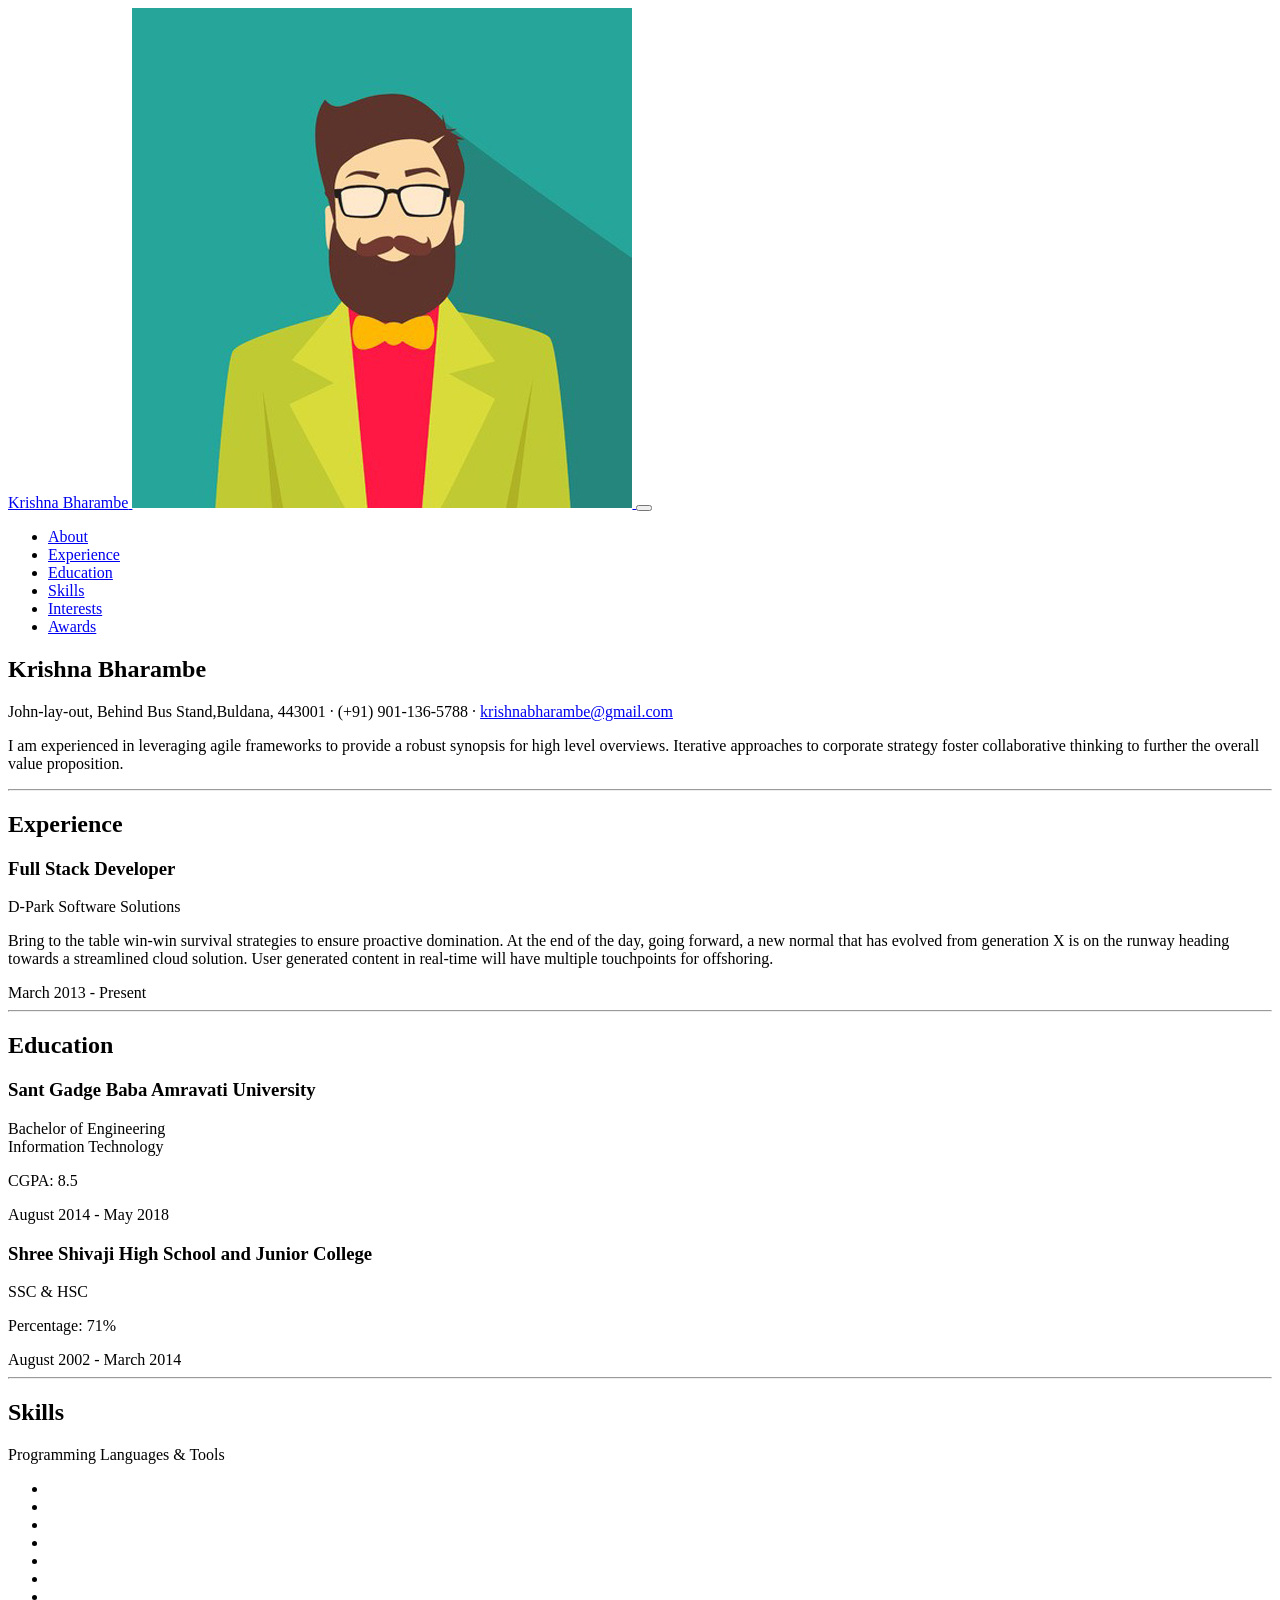
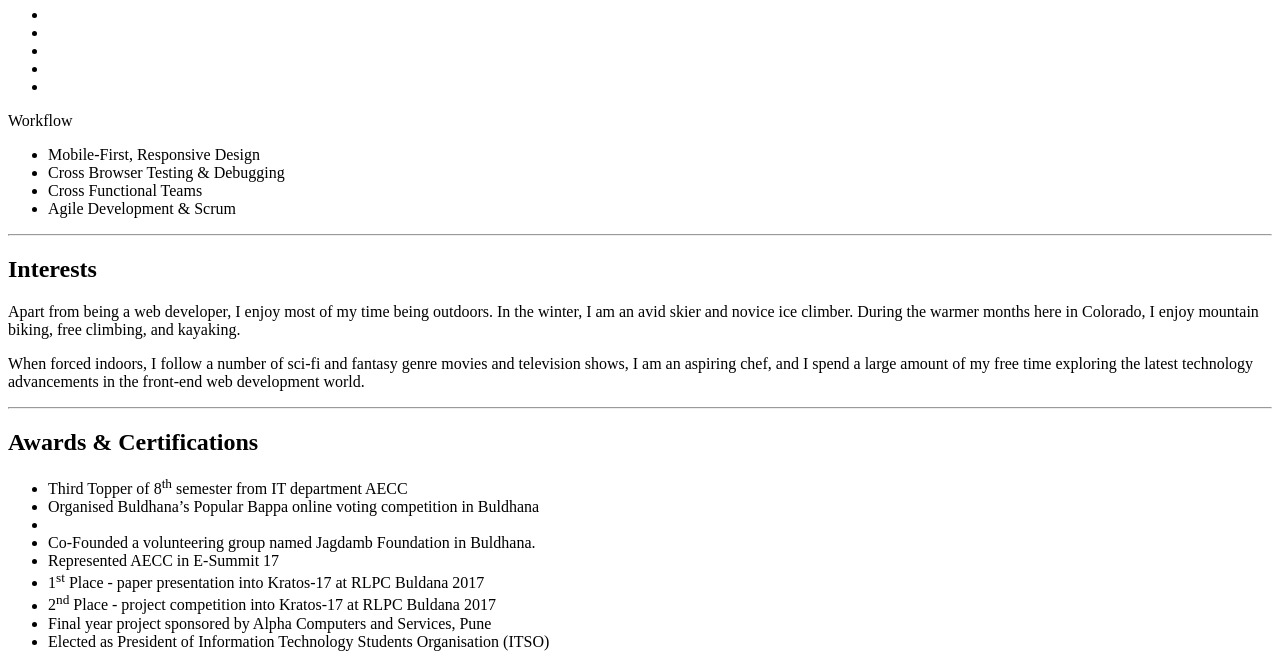
==== commit 3c9b30d0: "Update index.html" ====
--- a/index.html
+++ b/index.html
@@ -99,7 +99,7 @@
           <div class="resume-item d-flex flex-column flex-md-row mb-5">
             <div class="resume-content mr-auto">
               <h3 class="mb-0">Full Stack Developer</h3>
-              <div class="subheading mb-3">Intelitec Solutions</div>
+              <div class="subheading mb-3">D-Park Software Solutions</div>
               <p>Bring to the table win-win survival strategies to ensure proactive domination. At the end of the day, going forward, a new normal that has evolved from generation X is on the runway heading towards a streamlined cloud solution. User generated content in real-time will have multiple touchpoints for offshoring.</p>
             </div>
             <div class="resume-date text-md-right">
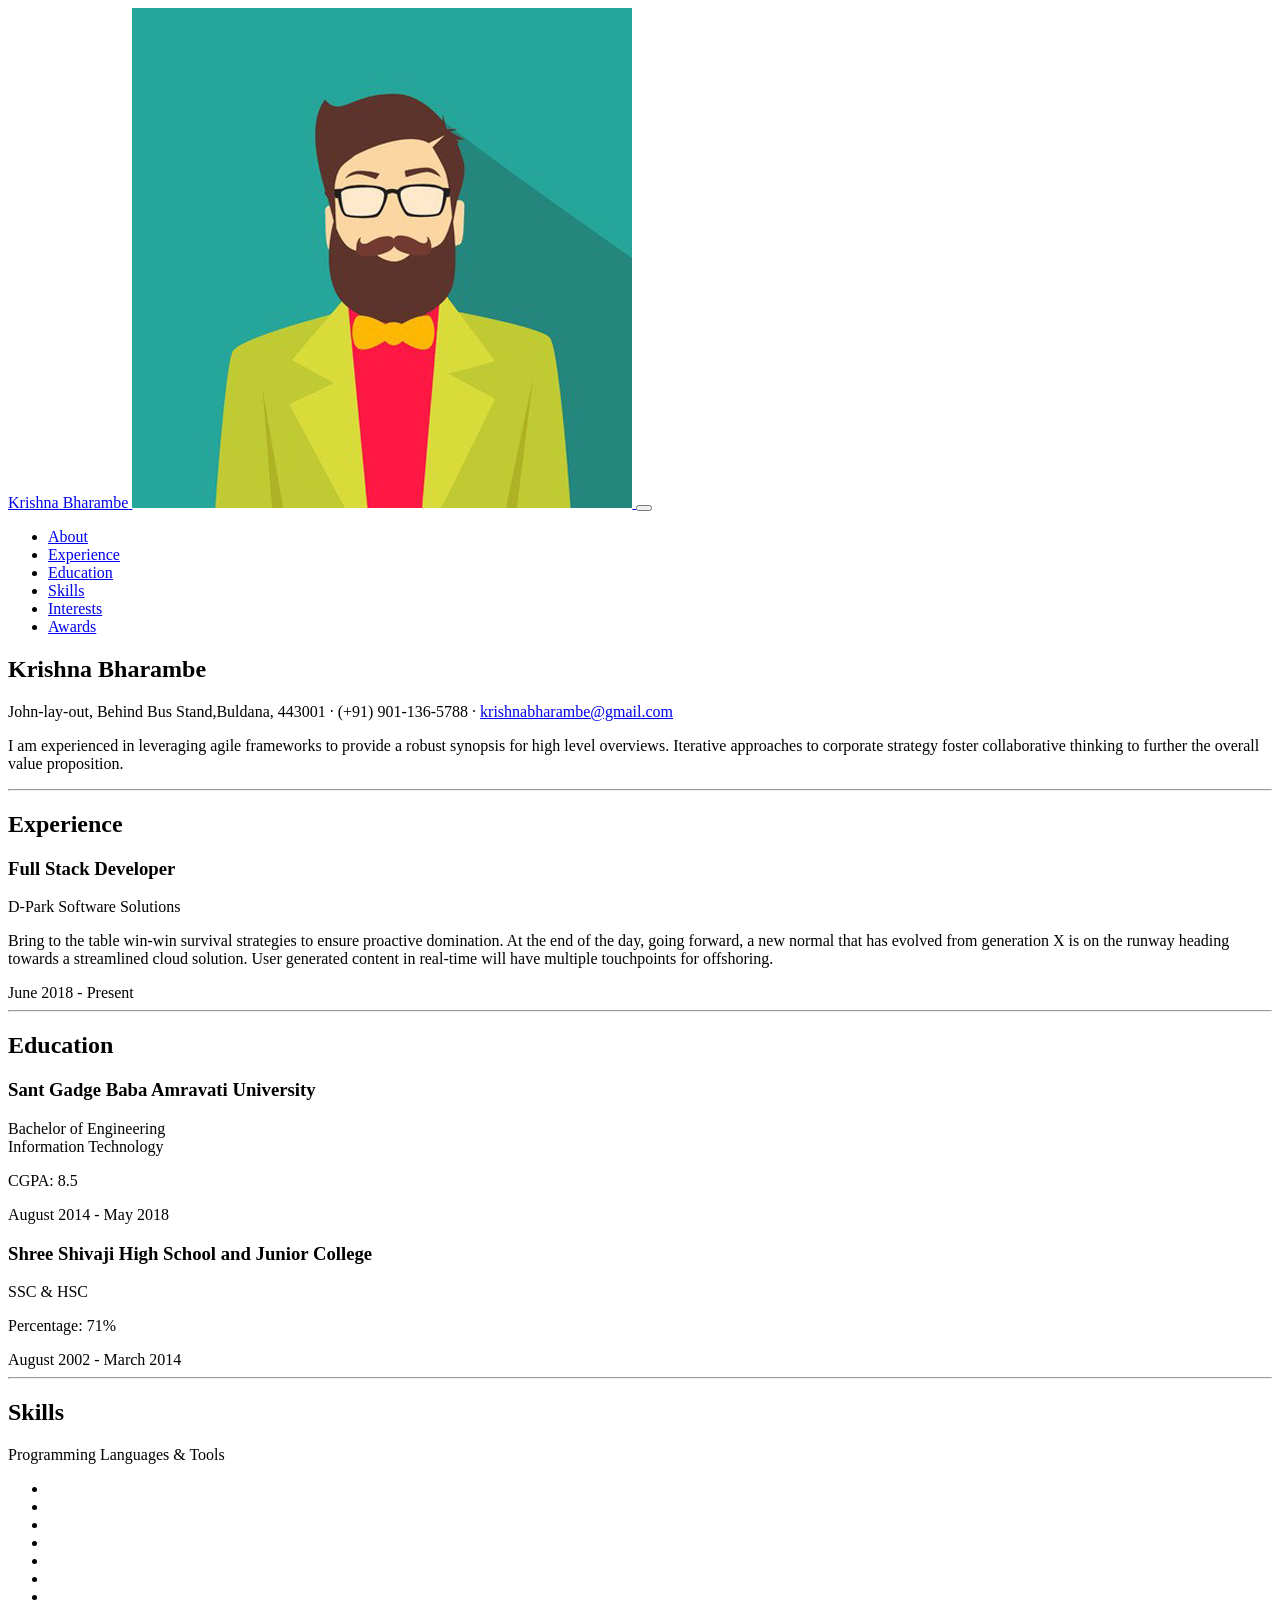
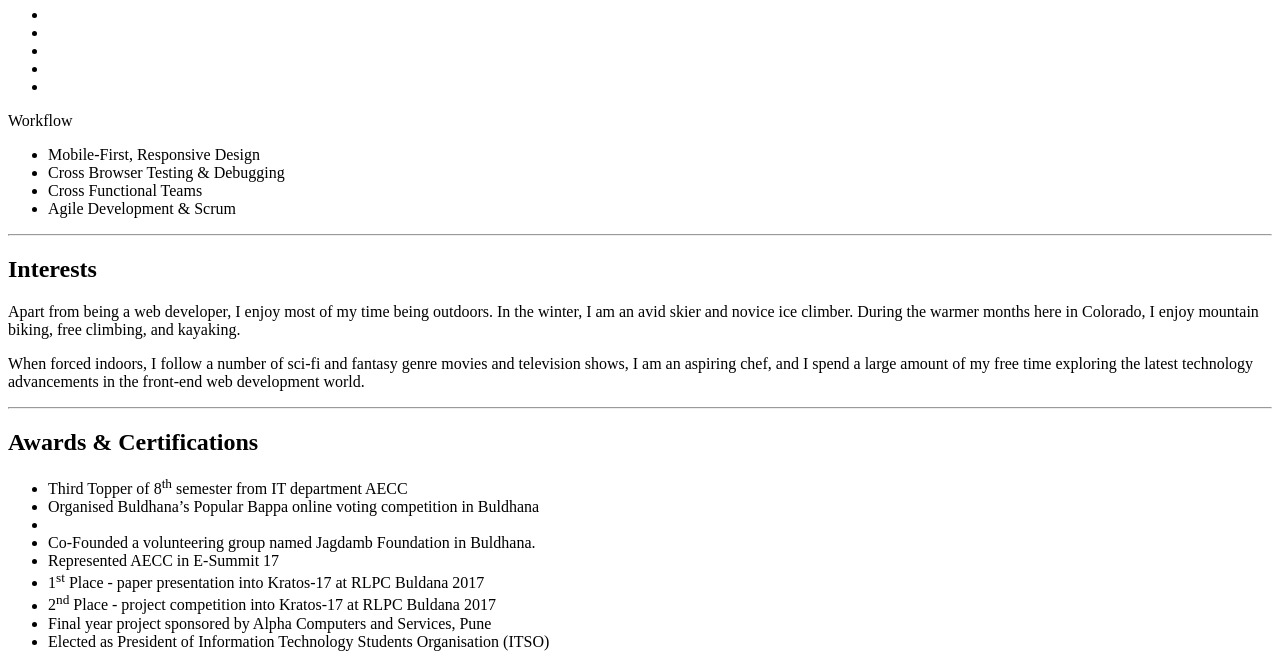
==== commit 2941feca: "index.html new new" ====
--- a/index.html
+++ b/index.html
@@ -103,7 +103,7 @@
               <p>Bring to the table win-win survival strategies to ensure proactive domination. At the end of the day, going forward, a new normal that has evolved from generation X is on the runway heading towards a streamlined cloud solution. User generated content in real-time will have multiple touchpoints for offshoring.</p>
             </div>
             <div class="resume-date text-md-right">
-              <span class="text-primary">March 2013 - Present</span>
+              <span class="text-primary">June 2018 - Present</span>
             </div>
           </div>
 
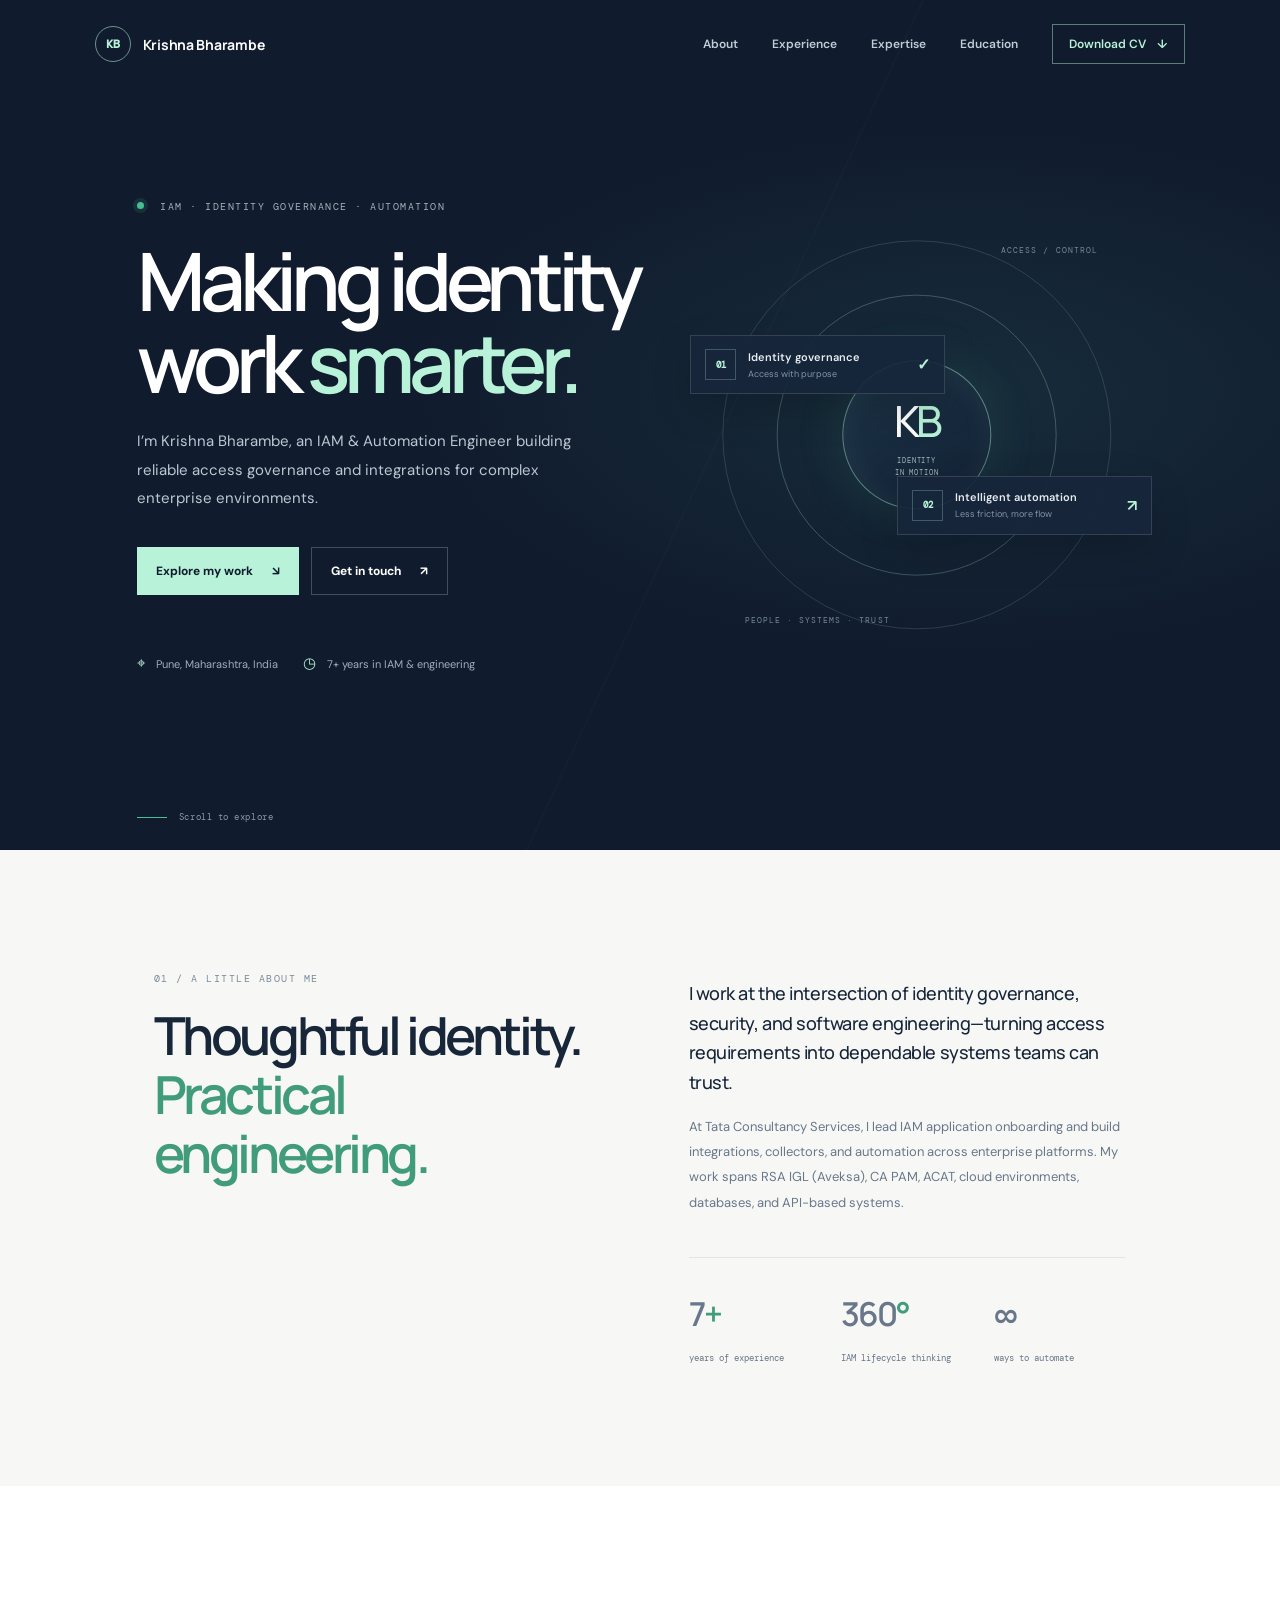
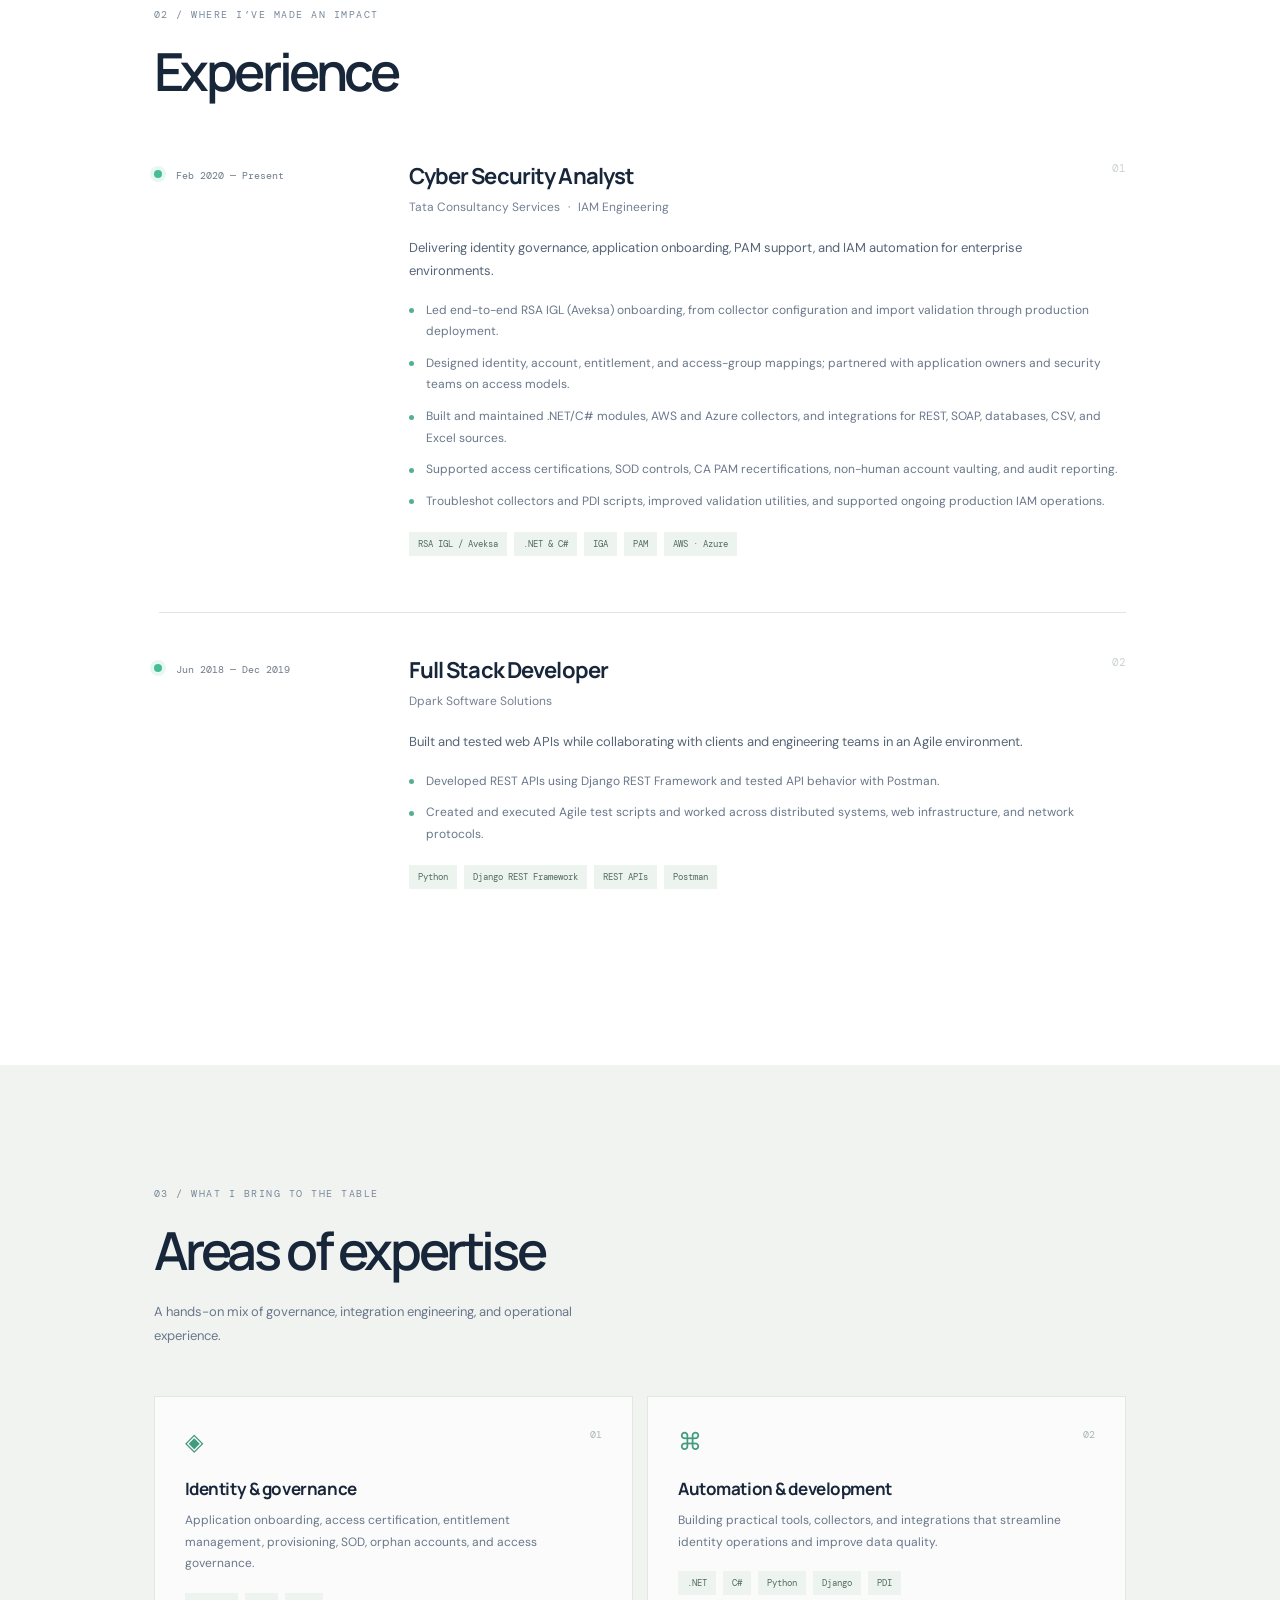
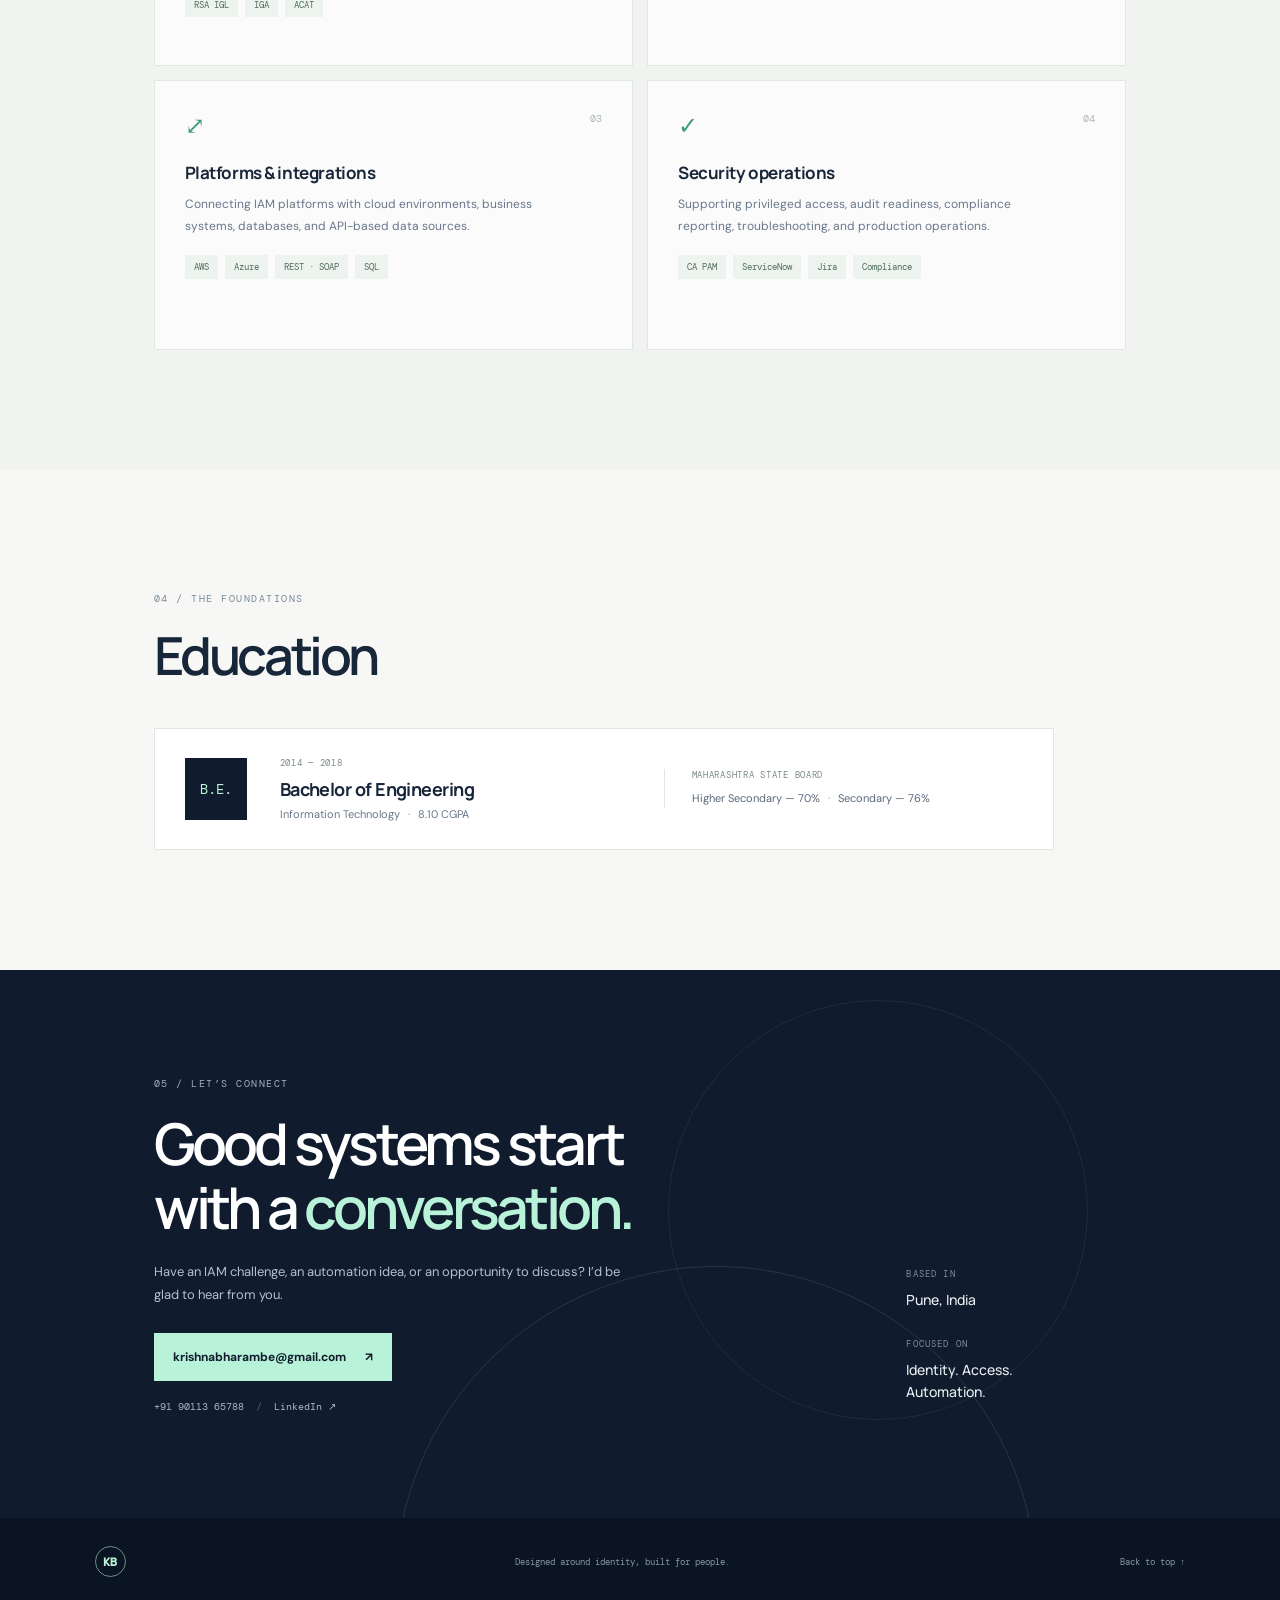
==== commit f9a7604d: "Rebuild portfolio site from CV Co-authored-by: Copilot <223556219+Copilot@users.noreply.github.com>" ====
--- a/index.html
+++ b/index.html
@@ -1,305 +1,143 @@
-<!DOCTYPE html>
+<!doctype html>
 <html lang="en">
+<head>
+  <meta charset="utf-8">
+  <meta name="viewport" content="width=device-width, initial-scale=1">
+  <meta name="theme-color" content="#101b2d">
+  <meta name="description" content="Krishna Bharambe is an IAM and Automation Engineer specializing in identity governance, application onboarding, and enterprise automation.">
+  <title>Krishna Bharambe — IAM &amp; Automation Engineer</title>
+  <link rel="stylesheet" href="css/site.css">
+</head>
+<body>
+  <header class="site-header">
+    <a class="wordmark" href="#home" aria-label="Krishna Bharambe, home"><span>KB</span><span class="wordmark-name">Krishna Bharambe</span></a>
+    <nav class="site-nav" aria-label="Main navigation">
+      <a href="#about">About</a>
+      <a href="#experience">Experience</a>
+      <a href="#expertise">Expertise</a>
+      <a href="#education">Education</a>
+      <a class="nav-cta" href="assets/Krishna_Bharambe.pdf" download>Download CV <span aria-hidden="true">↓</span></a>
+    </nav>
+  </header>
 
-  <head>
+  <main>
+    <section class="hero" id="home" aria-labelledby="hero-title">
+      <div class="hero-copy">
+        <p class="eyebrow"><span class="status-dot"></span> IAM · Identity Governance · Automation</p>
+        <h1 id="hero-title">Making identity<br>work <span class="accent">smarter.</span></h1>
+        <p class="hero-intro">I’m Krishna Bharambe, an IAM &amp; Automation Engineer building reliable access governance and integrations for complex enterprise environments.</p>
+        <div class="hero-actions">
+          <a class="button button-primary" href="#experience">Explore my work <span aria-hidden="true">↘</span></a>
+          <a class="button button-quiet" href="mailto:krishnabharambe@gmail.com">Get in touch <span aria-hidden="true">↗</span></a>
+        </div>
+        <div class="hero-meta">
+          <span><span class="meta-icon" aria-hidden="true">⌖</span> Pune, Maharashtra, India</span>
+          <span><span class="meta-icon" aria-hidden="true">◷</span> 7+ years in IAM &amp; engineering</span>
+        </div>
+      </div>
+      <div class="hero-visual" aria-label="Identity, governance, and automation">
+        <div class="visual-orbit orbit-one"></div>
+        <div class="visual-orbit orbit-two"></div>
+        <div class="visual-core"><span class="core-mark">K<span>B</span></span><span class="core-caption">IDENTITY<br>IN MOTION</span></div>
+        <div class="float-card card-iga"><span class="card-symbol">01</span><span>Identity governance<small>Access with purpose</small></span><span class="card-check">✓</span></div>
+        <div class="float-card card-auto"><span class="card-symbol">02</span><span>Intelligent automation<small>Less friction, more flow</small></span><span class="card-check">↗</span></div>
+        <span class="visual-tag tag-top">ACCESS / CONTROL</span>
+        <span class="visual-tag tag-bottom">PEOPLE · SYSTEMS · TRUST</span>
+      </div>
+      <a class="scroll-cue" href="#about"><span></span> Scroll to explore</a>
+    </section>
 
-    <meta charset="utf-8">
-    <meta name="viewport" content="width=device-width, initial-scale=1, shrink-to-fit=no">
-    <meta name="description" content="">
-    <meta name="author" content="">
+    <section class="section about-section" id="about" aria-labelledby="about-title">
+      <div class="section-heading">
+        <p class="eyebrow">01 / A little about me</p>
+        <h2 id="about-title">Thoughtful identity.<br><span class="accent">Practical engineering.</span></h2>
+      </div>
+      <div class="about-content">
+        <p class="about-lead">I work at the intersection of identity governance, security, and software engineering—turning access requirements into dependable systems teams can trust.</p>
+        <p>At Tata Consultancy Services, I lead IAM application onboarding and build integrations, collectors, and automation across enterprise platforms. My work spans RSA IGL (Aveksa), CA PAM, ACAT, cloud environments, databases, and API-based systems.</p>
+        <div class="stat-row" aria-label="Professional highlights">
+          <div class="stat"><strong>7<span>+</span></strong><span>years of experience</span></div>
+          <div class="stat"><strong>360<span>°</span></strong><span>IAM lifecycle thinking</span></div>
+          <div class="stat"><strong>∞</strong><span>ways to automate</span></div>
+        </div>
+      </div>
+    </section>
 
-    <title>Krishna Bharambe</title>
+    <section class="section experience-section" id="experience" aria-labelledby="experience-title">
+      <div class="section-heading">
+        <p class="eyebrow">02 / Where I’ve made an impact</p>
+        <h2 id="experience-title">Experience</h2>
+      </div>
+      <div class="timeline">
+        <article class="timeline-item">
+          <div class="timeline-date"><span class="date-dot"></span> Feb 2020 — Present</div>
+          <div class="timeline-body">
+            <div class="role-heading"><div><h3>Cyber Security Analyst</h3><p class="company">Tata Consultancy Services <span>·</span> IAM Engineering</p></div><span class="role-index">01</span></div>
+            <p class="role-summary">Delivering identity governance, application onboarding, PAM support, and IAM automation for enterprise environments.</p>
+            <ul class="impact-list">
+              <li>Led end-to-end RSA IGL (Aveksa) onboarding, from collector configuration and import validation through production deployment.</li>
+              <li>Designed identity, account, entitlement, and access-group mappings; partnered with application owners and security teams on access models.</li>
+              <li>Built and maintained .NET/C# modules, AWS and Azure collectors, and integrations for REST, SOAP, databases, CSV, and Excel sources.</li>
+              <li>Supported access certifications, SOD controls, CA PAM recertifications, non-human account vaulting, and audit reporting.</li>
+              <li>Troubleshot collectors and PDI scripts, improved validation utilities, and supported ongoing production IAM operations.</li>
+            </ul>
+            <div class="tag-list"><span>RSA IGL / Aveksa</span><span>.NET &amp; C#</span><span>IGA</span><span>PAM</span><span>AWS · Azure</span></div>
+          </div>
+        </article>
+        <article class="timeline-item">
+          <div class="timeline-date"><span class="date-dot"></span> Jun 2018 — Dec 2019</div>
+          <div class="timeline-body">
+            <div class="role-heading"><div><h3>Full Stack Developer</h3><p class="company">Dpark Software Solutions</p></div><span class="role-index">02</span></div>
+            <p class="role-summary">Built and tested web APIs while collaborating with clients and engineering teams in an Agile environment.</p>
+            <ul class="impact-list">
+              <li>Developed REST APIs using Django REST Framework and tested API behavior with Postman.</li>
+              <li>Created and executed Agile test scripts and worked across distributed systems, web infrastructure, and network protocols.</li>
+            </ul>
+            <div class="tag-list"><span>Python</span><span>Django REST Framework</span><span>REST APIs</span><span>Postman</span></div>
+          </div>
+        </article>
+      </div>
+    </section>
 
-    <!-- Bootstrap core CSS -->
-    <link href="vendor/bootstrap/css/bootstrap.min.css" rel="stylesheet">
+    <section class="section expertise-section" id="expertise" aria-labelledby="expertise-title">
+      <div class="section-heading">
+        <p class="eyebrow">03 / What I bring to the table</p>
+        <h2 id="expertise-title">Areas of expertise</h2>
+        <p class="section-intro">A hands-on mix of governance, integration engineering, and operational experience.</p>
+      </div>
+      <div class="expertise-grid">
+        <article class="expertise-card"><span class="expertise-number">01</span><div class="expertise-icon" aria-hidden="true">◈</div><h3>Identity &amp; governance</h3><p>Application onboarding, access certification, entitlement management, provisioning, SOD, orphan accounts, and access governance.</p><div class="tag-list"><span>RSA IGL</span><span>IGA</span><span>ACAT</span></div></article>
+        <article class="expertise-card"><span class="expertise-number">02</span><div class="expertise-icon" aria-hidden="true">⌘</div><h3>Automation &amp; development</h3><p>Building practical tools, collectors, and integrations that streamline identity operations and improve data quality.</p><div class="tag-list"><span>.NET</span><span>C#</span><span>Python</span><span>Django</span><span>PDI</span></div></article>
+        <article class="expertise-card"><span class="expertise-number">03</span><div class="expertise-icon" aria-hidden="true">⤢</div><h3>Platforms &amp; integrations</h3><p>Connecting IAM platforms with cloud environments, business systems, databases, and API-based data sources.</p><div class="tag-list"><span>AWS</span><span>Azure</span><span>REST · SOAP</span><span>SQL</span></div></article>
+        <article class="expertise-card"><span class="expertise-number">04</span><div class="expertise-icon" aria-hidden="true">✓</div><h3>Security operations</h3><p>Supporting privileged access, audit readiness, compliance reporting, troubleshooting, and production operations.</p><div class="tag-list"><span>CA PAM</span><span>ServiceNow</span><span>Jira</span><span>Compliance</span></div></article>
+      </div>
+    </section>
 
-    <!-- Custom fonts for this template -->
-    <link href="https://fonts.googleapis.com/css?family=Saira+Extra+Condensed:500,700" rel="stylesheet">
-    <link href="https://fonts.googleapis.com/css?family=Muli:400,400i,800,800i" rel="stylesheet">
-    <link href="vendor/fontawesome-free/css/all.min.css" rel="stylesheet">
+    <section class="section education-section" id="education" aria-labelledby="education-title">
+      <div class="section-heading">
+        <p class="eyebrow">04 / The foundations</p>
+        <h2 id="education-title">Education</h2>
+      </div>
+      <div class="education-card">
+        <div class="education-mark" aria-hidden="true">B.E.</div>
+        <div><p class="education-period">2014 — 2018</p><h3>Bachelor of Engineering</h3><p class="education-detail">Information Technology <span>·</span> 8.10 CGPA</p></div>
+        <div class="education-secondary"><span>MAHARASHTRA STATE BOARD</span><p>Higher Secondary — 70% <span>·</span> Secondary — 76%</p></div>
+      </div>
+    </section>
 
-    <!-- Custom styles for this template -->
-    <link href="css/resume.min.css" rel="stylesheet">
+    <section class="contact-section" id="contact" aria-labelledby="contact-title">
+      <div class="contact-orb" aria-hidden="true"></div>
+      <div class="contact-content">
+        <p class="eyebrow">05 / Let’s connect</p>
+        <h2 id="contact-title">Good systems start<br>with a <span class="accent">conversation.</span></h2>
+        <p>Have an IAM challenge, an automation idea, or an opportunity to discuss? I’d be glad to hear from you.</p>
+        <a class="button button-primary" href="mailto:krishnabharambe@gmail.com">krishnabharambe@gmail.com <span aria-hidden="true">↗</span></a>
+        <div class="contact-links"><a href="tel:+919011365788">+91 90113 65788</a><span aria-hidden="true">/</span><a href="https://www.linkedin.com/in/krishnabharambe" target="_blank" rel="noreferrer">LinkedIn <span aria-hidden="true">↗</span></a></div>
+      </div>
+      <div class="contact-aside"><span class="aside-label">BASED IN</span><strong>Pune, India</strong><span class="aside-label">FOCUSED ON</span><strong>Identity. Access.<br>Automation.</strong></div>
+    </section>
+  </main>
 
-  </head>
-
-  <body id="page-top">
-
-    <nav class="navbar navbar-expand-lg navbar-dark bg-primary fixed-top" id="sideNav">
-      <a class="navbar-brand js-scroll-trigger" href="#page-top">
-        <span class="d-block d-lg-none">Krishna Bharambe</span>
-        <span class="d-none d-lg-block">
-          <img class="img-fluid img-profile rounded-circle mx-auto mb-2" src="img/profile.jpg" alt="">
-        </span>
-      </a>
-      <button class="navbar-toggler" type="button" data-toggle="collapse" data-target="#navbarSupportedContent" aria-controls="navbarSupportedContent" aria-expanded="false" aria-label="Toggle navigation">
-        <span class="navbar-toggler-icon"></span>
-      </button>
-      <div class="collapse navbar-collapse" id="navbarSupportedContent">
-        <ul class="navbar-nav">
-          <li class="nav-item">
-            <a class="nav-link js-scroll-trigger" href="#about">About</a>
-          </li>
-          <li class="nav-item">
-            <a class="nav-link js-scroll-trigger" href="#experience">Experience</a>
-          </li>
-          <li class="nav-item">
-            <a class="nav-link js-scroll-trigger" href="#education">Education</a>
-          </li>
-          <li class="nav-item">
-            <a class="nav-link js-scroll-trigger" href="#skills">Skills</a>
-          </li>
-          <li class="nav-item">
-            <a class="nav-link js-scroll-trigger" href="#interests">Interests</a>
-          </li>
-          <li class="nav-item">
-            <a class="nav-link js-scroll-trigger" href="#awards">Awards</a>
-          </li>
-        </ul>
-      </div>
-    </nav>
-
-    <div class="container-fluid p-0">
-
-      <section class="resume-section p-3 p-lg-5 d-flex d-column" id="about">
-        <div class="my-auto">
-          <h1 class="mb-0">Krishna
-            <span class="text-primary">Bharambe</span>
-          </h1>
-          <div class="subheading mb-5"> John-lay-out, Behind Bus Stand,Buldana, 443001 · (+91) 901-136-5788 ·
-            <a href="mailto:krishnabharambe@gmail.com">krishnabharambe@gmail.com</a>
-          </div>
-          <p class="lead mb-5">I am experienced in leveraging agile frameworks to provide a robust synopsis for high level overviews. Iterative approaches to corporate strategy foster collaborative thinking to further the overall value proposition.</p>
-          <div class="social-icons">
-            <a href="https://www.linkedin.com/in/krishna-bharambe-34408a110/">
-              <i class="fab fa-linkedin-in"></i>
-            </a>
-            <a href="https://github.com/krishnabharambe">
-              <i class="fab fa-github"></i>
-            </a>
-            <a href="https://twitter.com/search?q=krishna%20bharambe&src=typd">
-              <i class="fab fa-twitter"></i>
-            </a>
-            <a href="https://www.facebook.com/profile.php?id=100009376856294&ref=br_rs">
-              <i class="fab fa-facebook-f"></i>
-            </a>
-            <a href="https://www.instagram.com/krishnabharambe/">
-              <i class="fab fa-instagram"></i>
-            </a>
-          </div>
-        </div>
-      </section>
-
-      <hr class="m-0">
-
-      <section class="resume-section p-3 p-lg-5 d-flex flex-column" id="experience">
-        <div class="my-auto">
-          <h2 class="mb-5">Experience</h2>
-
-          <div class="resume-item d-flex flex-column flex-md-row mb-5">
-            <div class="resume-content mr-auto">
-              <h3 class="mb-0">Full Stack Developer</h3>
-              <div class="subheading mb-3">D-Park Software Solutions</div>
-              <p>Bring to the table win-win survival strategies to ensure proactive domination. At the end of the day, going forward, a new normal that has evolved from generation X is on the runway heading towards a streamlined cloud solution. User generated content in real-time will have multiple touchpoints for offshoring.</p>
-            </div>
-            <div class="resume-date text-md-right">
-              <span class="text-primary">June 2018 - Present</span>
-            </div>
-          </div>
-
-          <!-- <div class="resume-item d-flex flex-column flex-md-row mb-5">
-            <div class="resume-content mr-auto">
-              <h3 class="mb-0">Web Developer</h3>
-              <div class="subheading mb-3">Intelitec Solutions</div>
-              <p>Capitalize on low hanging fruit to identify a ballpark value added activity to beta test. Override the digital divide with additional clickthroughs from DevOps. Nanotechnology immersion along the information highway will close the loop on focusing solely on the bottom line.</p>
-            </div>
-            <div class="resume-date text-md-right">
-              <span class="text-primary">December 2011 - March 2013</span>
-            </div>
-          </div> -->
-
-          <!-- <div class="resume-item d-flex flex-column flex-md-row mb-5">
-            <div class="resume-content mr-auto">
-              <h3 class="mb-0">Junior Web Designer</h3>
-              <div class="subheading mb-3">Shout! Media Productions</div>
-              <p>Podcasting operational change management inside of workflows to establish a framework. Taking seamless key performance indicators offline to maximise the long tail. Keeping your eye on the ball while performing a deep dive on the start-up mentality to derive convergence on cross-platform integration.</p>
-            </div>
-            <div class="resume-date text-md-right">
-              <span class="text-primary">July 2010 - December 2011</span>
-            </div>
-          </div>
-
-          <div class="resume-item d-flex flex-column flex-md-row">
-            <div class="resume-content mr-auto">
-              <h3 class="mb-0">Web Design Intern</h3>
-              <div class="subheading mb-3">Shout! Media Productions</div>
-              <p>Collaboratively administrate empowered markets via plug-and-play networks. Dynamically procrastinate B2C users after installed base benefits. Dramatically visualize customer directed convergence without revolutionary ROI.</p>
-            </div>
-            <div class="resume-date text-md-right">
-              <span class="text-primary">September 2008 - June 2010</span>
-            </div>
-          </div> -->
-
-        </div>
-
-      </section>
-
-      <hr class="m-0">
-
-      <section class="resume-section p-3 p-lg-5 d-flex flex-column" id="education">
-        <div class="my-auto">
-          <h2 class="mb-5">Education</h2>
-
-          <div class="resume-item d-flex flex-column flex-md-row mb-5">
-            <div class="resume-content mr-auto">
-              <h3 class="mb-0">Sant Gadge Baba Amravati University</h3>
-              <div class="subheading mb-3">Bachelor of Engineering</div>
-              <div>Information Technology</div>
-              <p>CGPA: 8.5</p>
-            </div>
-            <div class="resume-date text-md-right">
-              <span class="text-primary">August 2014 - May 2018</span>
-            </div>
-          </div>
-
-          <div class="resume-item d-flex flex-column flex-md-row">
-            <div class="resume-content mr-auto">
-              <h3 class="mb-0">Shree Shivaji High School and Junior College</h3>
-              <div class="subheading mb-3">SSC & HSC</div>
-              <p>Percentage: 71%</p>
-            </div>
-            <div class="resume-date text-md-right">
-              <span class="text-primary">August 2002 - March 2014</span>
-            </div>
-          </div>
-
-        </div>
-      </section>
-
-      <hr class="m-0">
-
-      <section class="resume-section p-3 p-lg-5 d-flex flex-column" id="skills">
-        <div class="my-auto">
-          <h2 class="mb-5">Skills</h2>
-
-          <div class="subheading mb-3">Programming Languages &amp; Tools</div>
-          <ul class="list-inline dev-icons">
-            <li class="list-inline-item">
-              <i class="fab fa-html5"></i>
-            </li>
-            <li class="list-inline-item">
-              <i class="fab fa-css3-alt"></i>
-            </li>
-            <li class="list-inline-item">
-              <i class="fab fa-js-square"></i>
-            </li>
-            <li class="list-inline-item">
-              <i class="fab fa-angular"></i>
-            </li>
-            <li class="list-inline-item">
-              <i class="fab fa-react"></i>
-            </li>
-            <li class="list-inline-item">
-              <i class="fab fa-node-js"></i>
-            </li>
-            <li class="list-inline-item">
-              <i class="fab fa-sass"></i>
-            </li>
-            <li class="list-inline-item">
-              <i class="fab fa-less"></i>
-            </li>
-            <li class="list-inline-item">
-              <i class="fab fa-wordpress"></i>
-            </li>
-            <li class="list-inline-item">
-              <i class="fab fa-gulp"></i>
-            </li>
-            <li class="list-inline-item">
-              <i class="fab fa-grunt"></i>
-            </li>
-            <li class="list-inline-item">
-              <i class="fab fa-npm"></i>
-            </li>
-          </ul>
-
-          <div class="subheading mb-3">Workflow</div>
-          <ul class="fa-ul mb-0">
-            <li>
-              <i class="fa-li fa fa-check"></i>
-              Mobile-First, Responsive Design</li>
-            <li>
-              <i class="fa-li fa fa-check"></i>
-              Cross Browser Testing &amp; Debugging</li>
-            <li>
-              <i class="fa-li fa fa-check"></i>
-              Cross Functional Teams</li>
-            <li>
-              <i class="fa-li fa fa-check"></i>
-              Agile Development &amp; Scrum</li>
-          </ul>
-        </div>
-      </section>
-
-      <hr class="m-0">
-
-      <section class="resume-section p-3 p-lg-5 d-flex flex-column" id="interests">
-        <div class="my-auto">
-          <h2 class="mb-5">Interests</h2>
-          <p>Apart from being a web developer, I enjoy most of my time being outdoors. In the winter, I am an avid skier and novice ice climber. During the warmer months here in Colorado, I enjoy mountain biking, free climbing, and kayaking.</p>
-          <p class="mb-0">When forced indoors, I follow a number of sci-fi and fantasy genre movies and television shows, I am an aspiring chef, and I spend a large amount of my free time exploring the latest technology advancements in the front-end web development world.</p>
-        </div>
-      </section>
-
-      <hr class="m-0">
-
-      <section class="resume-section p-3 p-lg-5 d-flex flex-column" id="awards">
-        <div class="my-auto">
-          <h2 class="mb-5">Awards &amp; Certifications</h2>
-          <ul class="fa-ul mb-0">
-            <li>
-              <i class="fa-li fa fa-trophy text-warning"></i>
-              Third Topper of 8<sup>th</sup> semester from IT department AECC</li>
-            <li>
-              <i class="fa-li fa fa-trophy text-warning"></i>
-              Organised Buldhana’s Popular Bappa online voting competition in Buldhana</li>
-            <li>
-            
-                <li>
-                    <i class="fa-li fa fa-trophy text-warning"></i>
-                    Co-Founded a volunteering group named Jagdamb Foundation in Buldhana. </li>
-                  <li>
-              <i class="fa-li fa fa-trophy text-warning"></i>
-              Represented AECC in E-Summit 17 </li>
-            <li>
-              <i class="fa-li fa fa-trophy text-warning"></i>
-              1<sup>st</sup>
-              Place - paper presentation into Kratos-17 at RLPC Buldana 2017</li>
-            <li>
-              <i class="fa-li fa fa-trophy text-warning"></i>
-              2<sup>nd</sup>
-              Place - project competition into Kratos-17 at RLPC Buldana 2017</li>
-            <li>
-              <i class="fa-li fa fa-trophy text-warning"></i>
-              Final year project sponsored by Alpha Computers and Services, Pune</li>
-            <li>
-              <i class="fa-li fa fa-trophy text-warning"></i>
-              Elected as President of Information Technology Students Organisation (ITSO)</li>
-          </ul>
-        </div>
-      </section>
-
-    </div>
-
-    <!-- Bootstrap core JavaScript -->
-    <script src="vendor/jquery/jquery.min.js"></script>
-    <script src="vendor/bootstrap/js/bootstrap.bundle.min.js"></script>
-
-    <!-- Plugin JavaScript -->
-    <script src="vendor/jquery-easing/jquery.easing.min.js"></script>
-
-    <!-- Custom scripts for this template -->
-    <script src="js/resume.min.js"></script>
-
-  </body>
-
+  <footer class="site-footer"><a class="wordmark" href="#home"><span>KB</span></a><p>Designed around identity, built for people.</p><a href="#home">Back to top ↑</a></footer>
+</body>
 </html>
--- a/css/site.css
+++ b/css/site.css
@@ -0,0 +1,206 @@
+@import url('https://fonts.googleapis.com/css2?family=DM+Mono:wght@400;500&family=DM+Sans:wght@400;500;600;700&family=Manrope:wght@400;500;600;700;800&display=swap');
+
+:root {
+  color-scheme: light;
+  --ink: #18263a;
+  --muted: #69778a;
+  --paper: #f7f8f6;
+  --white: #fff;
+  --navy: #101b2d;
+  --navy-soft: #17263b;
+  --mint: #b8f2d8;
+  --green: #46bd92;
+  --line: #e1e6e3;
+  --mono: 'DM Mono', 'Courier New', monospace;
+  --sans: 'DM Sans', 'Segoe UI', sans-serif;
+  --display: 'Manrope', 'Segoe UI', sans-serif;
+}
+
+* { box-sizing: border-box; }
+html { scroll-behavior: smooth; scroll-padding-top: 88px; }
+body { margin: 0; background: var(--paper); color: var(--ink); font-family: var(--sans); -webkit-font-smoothing: antialiased; }
+a { color: inherit; text-decoration: none; }
+a:focus-visible { outline: 3px solid var(--green); outline-offset: 4px; }
+
+.site-header { position: absolute; z-index: 5; inset: 0 0 auto; height: 88px; padding: 0 7.4%; display: flex; align-items: center; justify-content: space-between; color: var(--white); }
+.wordmark { display: inline-flex; gap: 12px; align-items: center; font-family: var(--display); font-size: 14px; font-weight: 700; letter-spacing: -.02em; }
+.wordmark > span:first-child { display: grid; width: 36px; height: 36px; place-items: center; border: 1px solid rgba(184,242,216,.55); border-radius: 50%; color: var(--mint); font-family: var(--mono); font-size: 12px; }
+.site-nav { display: flex; align-items: center; gap: 34px; font-size: 12px; font-weight: 600; color: #c2ccd6; }
+.site-nav > a:not(.nav-cta):hover, .contact-links a:hover { color: var(--mint); }
+.nav-cta { border: 1px solid rgba(184,242,216,.45); padding: 11px 16px; color: var(--mint); transition: background .2s, color .2s; }
+.nav-cta:hover { background: var(--mint); color: var(--navy); }
+.nav-cta span { margin-left: 8px; }
+
+.hero { position: relative; min-height: 740px; height: min(850px, 100vh); display: grid; grid-template-columns: 1.1fr .9fr; align-items: center; overflow: hidden; padding: 110px 10.7% 90px; background: var(--navy); color: var(--white); }
+.hero::before { position: absolute; inset: 0; background: radial-gradient(ellipse at 75% 46%, rgba(49,105,105,.22), transparent 42%), linear-gradient(115deg, transparent 55%, rgba(255,255,255,.018) 55%, transparent 55.2%); content: ''; pointer-events: none; }
+.hero-copy { position: relative; z-index: 1; max-width: 600px; }
+.eyebrow { margin: 0 0 24px; color: #79899a; font-family: var(--mono); font-size: 10px; letter-spacing: .15em; line-height: 1.7; text-transform: uppercase; }
+.hero .eyebrow { color: #a3b1bb; }
+.status-dot, .date-dot { display: inline-block; width: 7px; height: 7px; margin: 0 9px 1px 0; border-radius: 50%; background: var(--green); box-shadow: 0 0 0 4px rgba(70,189,146,.13); }
+h1, h2, h3, p { margin-top: 0; }
+h1, h2, h3 { font-family: var(--display); }
+h1 { margin-bottom: 24px; font-size: clamp(58px, 6.3vw, 88px); font-weight: 600; letter-spacing: -.075em; line-height: 1.02; }
+.accent { color: var(--mint); }
+.hero-intro { max-width: 470px; margin-bottom: 34px; color: #bdc7d1; font-size: 15px; line-height: 1.9; }
+.hero-actions { display: flex; gap: 12px; flex-wrap: wrap; }
+.button { display: inline-flex; min-height: 48px; align-items: center; justify-content: center; gap: 19px; padding: 0 19px; font-size: 12px; font-weight: 700; transition: transform .2s, background .2s, border-color .2s; }
+.button:hover { transform: translateY(-2px); }
+.button-primary { background: var(--mint); color: var(--navy); }
+.button-primary:hover { background: #d1fae6; }
+.button-quiet { border: 1px solid rgba(255,255,255,.22); color: var(--white); }
+.button-quiet:hover { border-color: var(--mint); }
+.hero-meta { display: flex; flex-wrap: wrap; gap: 10px 25px; margin-top: 58px; color: #a0adba; font-size: 11px; }
+.meta-icon { margin-right: 8px; color: var(--mint); font-size: 15px; }
+
+.hero-visual { position: relative; width: min(100%, 470px); aspect-ratio: 1; justify-self: end; }
+.visual-orbit { position: absolute; top: 50%; left: 50%; border: 1px solid rgba(184,242,216,.15); border-radius: 50%; transform: translate(-50%,-50%); }
+.orbit-one { width: 86%; height: 86%; }
+.orbit-two { width: 62%; height: 62%; border-color: rgba(184,242,216,.25); }
+.visual-core { position: absolute; top: 50%; left: 50%; display: flex; width: 33%; height: 33%; flex-direction: column; align-items: center; justify-content: center; border: 1px solid rgba(184,242,216,.45); border-radius: 50%; background: linear-gradient(145deg, #1d3548, #122033); box-shadow: 0 0 50px rgba(70,189,146,.13), inset 0 0 30px rgba(184,242,216,.06); transform: translate(-50%,-50%); }
+.core-mark { font-family: var(--display); font-size: 43px; font-weight: 500; letter-spacing: -.1em; }
+.core-mark span { color: var(--mint); }
+.core-caption { margin-top: 5px; color: #a8b9c3; font-family: var(--mono); font-size: 7px; letter-spacing: .12em; line-height: 1.7; text-align: center; }
+.float-card { position: absolute; z-index: 1; display: flex; width: 255px; align-items: center; gap: 12px; padding: 13px 14px; border: 1px solid rgba(255,255,255,.13); background: rgba(23,38,59,.91); box-shadow: 0 15px 40px rgba(0,0,0,.16); color: #e7ecef; font-size: 11px; font-weight: 600; }
+.card-iga { top: 28%; left: 0; }
+.card-auto { right: -2%; bottom: 28%; }
+.float-card small { display: block; margin-top: 4px; color: #8494a3; font-size: 9px; font-weight: 400; }
+.card-symbol { display: grid; width: 31px; height: 31px; flex: 0 0 auto; place-items: center; border: 1px solid rgba(184,242,216,.25); color: var(--mint); font-family: var(--mono); font-size: 9px; }
+.card-check { margin-left: auto; color: var(--mint); font-size: 16px; }
+.visual-tag { position: absolute; color: #738899; font-family: var(--mono); font-size: 8px; letter-spacing: .13em; }
+.tag-top { top: 8%; right: 10%; }
+.tag-bottom { bottom: 8%; left: 12%; }
+.scroll-cue { position: absolute; bottom: 27px; left: 10.7%; display: flex; align-items: center; gap: 12px; color: #8b9aa7; font-family: var(--mono); font-size: 9px; letter-spacing: .06em; }
+.scroll-cue span { display: inline-block; width: 30px; height: 1px; background: var(--green); }
+
+.section { padding: 120px 12%; }
+.section-heading { max-width: 480px; }
+.section-heading .eyebrow, .contact-content .eyebrow { margin-bottom: 19px; }
+h2 { margin-bottom: 0; font-size: clamp(37px, 4.1vw, 54px); font-weight: 600; letter-spacing: -.065em; line-height: 1.12; }
+.section h2 .accent, .contact-section h2 .accent { color: #419c7b; }
+.about-section { display: grid; grid-template-columns: 1fr 1fr; gap: 10%; align-items: start; background: var(--paper); }
+.about-content { max-width: 560px; padding-top: 9px; color: var(--muted); font-size: 13px; line-height: 1.95; }
+.about-lead { margin-bottom: 16px; color: var(--ink); font-family: var(--display); font-size: 18px; font-weight: 500; letter-spacing: -.025em; line-height: 1.65; }
+.stat-row { display: grid; grid-template-columns: repeat(3, 1fr); gap: 20px; margin-top: 42px; padding-top: 24px; border-top: 1px solid var(--line); }
+.stat { display: flex; flex-direction: column; gap: 6px; }
+.stat strong { font-family: var(--display); font-size: 33px; font-weight: 600; letter-spacing: -.06em; }
+.stat strong span { color: #419c7b; }
+.stat > span { color: var(--muted); font-family: var(--mono); font-size: 9px; line-height: 1.5; }
+
+.experience-section { background: #fff; }
+.experience-section .section-heading { margin-bottom: 60px; }
+.timeline { max-width: 970px; margin-left: 5px; }
+.timeline-item { display: grid; grid-template-columns: 210px 1fr; gap: 40px; padding: 0 0 56px; }
+.timeline-item + .timeline-item { padding-top: 42px; border-top: 1px solid var(--line); }
+.timeline-date { position: relative; padding-top: 8px; color: #6f7c8a; font-family: var(--mono); font-size: 10px; }
+.date-dot { position: absolute; top: 9px; left: -5px; width: 8px; height: 8px; }
+.timeline-date { padding-left: 17px; }
+.role-heading { display: flex; align-items: flex-start; justify-content: space-between; gap: 20px; }
+.role-heading h3 { margin-bottom: 8px; font-size: 22px; font-weight: 700; letter-spacing: -.04em; }
+.company { margin-bottom: 0; color: #738092; font-size: 12px; }
+.company span { margin: 0 5px; color: #419c7b; }
+.role-index { color: #cbd3d4; font-family: var(--mono); font-size: 11px; }
+.role-summary { max-width: 650px; margin: 21px 0 17px; color: #556476; font-size: 13px; line-height: 1.8; }
+.impact-list { display: grid; gap: 10px; margin: 0; padding: 0; list-style: none; color: #69778a; font-size: 12px; line-height: 1.8; }
+.impact-list li { position: relative; padding-left: 17px; }
+.impact-list li::before { position: absolute; top: .72em; left: 0; width: 5px; height: 5px; border-radius: 50%; background: #55b18b; content: ''; }
+.tag-list { display: flex; flex-wrap: wrap; gap: 7px; margin-top: 20px; }
+.tag-list span { display: inline-block; padding: 6px 9px; background: #edf3ef; color: #526c61; font-family: var(--mono); font-size: 9px; }
+
+.expertise-section { background: #f0f3f0; }
+.expertise-section .section-heading { margin-bottom: 49px; }
+.section-intro { margin: 20px 0 0; color: var(--muted); font-size: 13px; line-height: 1.8; }
+.expertise-grid { display: grid; grid-template-columns: repeat(2, 1fr); gap: 14px; }
+.expertise-card { position: relative; min-height: 270px; padding: 29px 30px; border: 1px solid #e1e8e2; background: rgba(255,255,255,.72); transition: transform .2s, box-shadow .2s; }
+.expertise-card:hover { transform: translateY(-3px); box-shadow: 0 14px 34px rgba(28,50,41,.07); }
+.expertise-number { position: absolute; top: 31px; right: 30px; color: #a8b7ad; font-family: var(--mono); font-size: 10px; }
+.expertise-icon { margin-bottom: 20px; color: #419c7b; font-size: 24px; }
+.expertise-card h3 { margin-bottom: 10px; font-size: 17px; letter-spacing: -.025em; }
+.expertise-card p { max-width: 390px; margin-bottom: 0; color: #69778a; font-size: 12px; line-height: 1.8; }
+.expertise-card .tag-list { margin-top: 18px; }
+.expertise-card .tag-list span { background: #edf3ef; }
+
+.education-section { background: #f7f8f6; }
+.education-section .section-heading { margin-bottom: 43px; }
+.education-card { display: grid; grid-template-columns: 70px 1fr 1fr; align-items: center; gap: 25px; max-width: 900px; padding: 28px 30px; border: 1px solid var(--line); background: #fff; }
+.education-mark { display: grid; width: 62px; height: 62px; place-items: center; background: var(--navy); color: var(--mint); font-family: var(--mono); font-size: 14px; }
+.education-period, .education-secondary > span { margin-bottom: 8px; color: #7b8b87; font-family: var(--mono); font-size: 9px; letter-spacing: .08em; }
+.education-card h3 { margin-bottom: 6px; font-size: 18px; letter-spacing: -.03em; }
+.education-detail { margin: 0; color: #69778a; font-size: 11px; }
+.education-detail span, .education-secondary p span { margin: 0 5px; color: #419c7b; }
+.education-secondary { padding-left: 27px; border-left: 1px solid var(--line); }
+.education-secondary > span { display: block; }
+.education-secondary p { margin: 0; color: #596879; font-size: 11px; line-height: 1.7; }
+
+.contact-section { position: relative; display: grid; grid-template-columns: 1fr 220px; gap: 60px; overflow: hidden; padding: 105px 12%; background: var(--navy); color: var(--white); }
+.contact-section::before { position: absolute; right: 19%; bottom: -390px; width: 640px; height: 640px; border: 1px solid rgba(184,242,216,.12); border-radius: 50%; content: ''; }
+.contact-orb { position: absolute; top: 30px; right: 15%; width: 420px; height: 420px; border: 1px solid rgba(184,242,216,.08); border-radius: 50%; pointer-events: none; }
+.contact-content, .contact-aside { position: relative; z-index: 1; }
+.contact-section .eyebrow { color: #a3b1bb; }
+.contact-section h2 { margin-bottom: 20px; font-size: clamp(38px, 4.5vw, 59px); }
+.contact-section h2 .accent { color: var(--mint); }
+.contact-content > p:not(.eyebrow) { max-width: 490px; margin-bottom: 26px; color: #b4c0cb; font-size: 13px; line-height: 1.8; }
+.contact-links { display: flex; gap: 12px; margin-top: 19px; color: #acbbc5; font-family: var(--mono); font-size: 10px; }
+.contact-links > span { color: #4f6270; }
+.contact-aside { align-self: end; display: grid; gap: 9px; padding-bottom: 9px; }
+.aside-label { margin-top: 17px; color: #7c8d99; font-family: var(--mono); font-size: 9px; letter-spacing: .13em; }
+.contact-aside strong { color: #e8eff0; font-family: var(--display); font-size: 14px; font-weight: 500; line-height: 1.6; }
+
+.site-footer { display: flex; min-height: 88px; align-items: center; justify-content: space-between; padding: 0 7.4%; background: #0b1422; color: #8997a4; font-family: var(--mono); font-size: 9px; }
+.site-footer .wordmark > span:first-child { width: 31px; height: 31px; }
+.site-footer p { margin: 0; }
+.site-footer > a:last-child:hover { color: var(--mint); }
+
+@media (max-width: 900px) {
+  .site-header { padding: 0 5%; }
+  .site-nav { gap: 18px; }
+  .hero { min-height: 720px; padding-right: 7%; padding-left: 7%; }
+  .hero-visual { width: min(100%, 390px); }
+  .float-card { width: 225px; }
+  .section { padding: 95px 8%; }
+  .about-section { gap: 7%; }
+  .timeline-item { grid-template-columns: 170px 1fr; gap: 24px; }
+  .contact-section { padding-right: 8%; padding-left: 8%; }
+}
+
+@media (max-width: 680px) {
+  html { scroll-padding-top: 72px; }
+  .site-header { position: absolute; height: 72px; padding: 0 6%; }
+  .wordmark-name { display: none; }
+  .site-nav { gap: 0; }
+  .site-nav > a:not(.nav-cta) { display: none; }
+  .nav-cta { padding: 10px 12px; font-size: 10px; }
+  .hero { min-height: auto; height: auto; grid-template-columns: 1fr; gap: 25px; padding: 130px 7% 84px; }
+  .hero-copy { max-width: 100%; }
+  h1 { font-size: clamp(55px, 13vw, 76px); }
+  .hero-intro { max-width: 430px; font-size: 14px; }
+  .hero-meta { margin-top: 36px; }
+  .hero-visual { width: min(100%, 370px); justify-self: center; margin: 0 auto 4px; }
+  .scroll-cue { bottom: 25px; left: 7%; }
+  .section { padding: 80px 7%; }
+  .about-section { grid-template-columns: 1fr; gap: 30px; }
+  .about-content { padding-top: 0; }
+  .stat-row { margin-top: 30px; }
+  .stat strong { font-size: 28px; }
+  .experience-section .section-heading { margin-bottom: 42px; }
+  .timeline-item { grid-template-columns: 1fr; gap: 19px; padding-bottom: 43px; }
+  .timeline-item + .timeline-item { padding-top: 34px; }
+  .timeline-date { padding-top: 0; }
+  .date-dot { top: 2px; }
+  .role-heading h3 { font-size: 20px; }
+  .role-summary { margin-top: 16px; }
+  .expertise-grid { grid-template-columns: 1fr; }
+  .expertise-card { min-height: 0; padding: 25px; }
+  .education-card { grid-template-columns: 58px 1fr; gap: 18px; padding: 23px 19px; }
+  .education-mark { width: 54px; height: 54px; }
+  .education-secondary { grid-column: 1 / -1; padding: 17px 0 0; border-top: 1px solid var(--line); border-left: 0; }
+  .contact-section { grid-template-columns: 1fr; gap: 34px; padding: 78px 7%; }
+  .contact-aside { grid-template-columns: auto 1fr; align-items: center; gap: 8px 20px; }
+  .aside-label { margin-top: 8px; }
+  .contact-aside strong { font-size: 12px; }
+  .site-footer { min-height: 75px; padding: 0 6%; }
+  .site-footer p { max-width: 145px; text-align: center; line-height: 1.6; }
+}
+
+@media (prefers-reduced-motion: reduce) {
+  *, *::before, *::after { scroll-behavior: auto !important; transition-duration: .01ms !important; }
+}
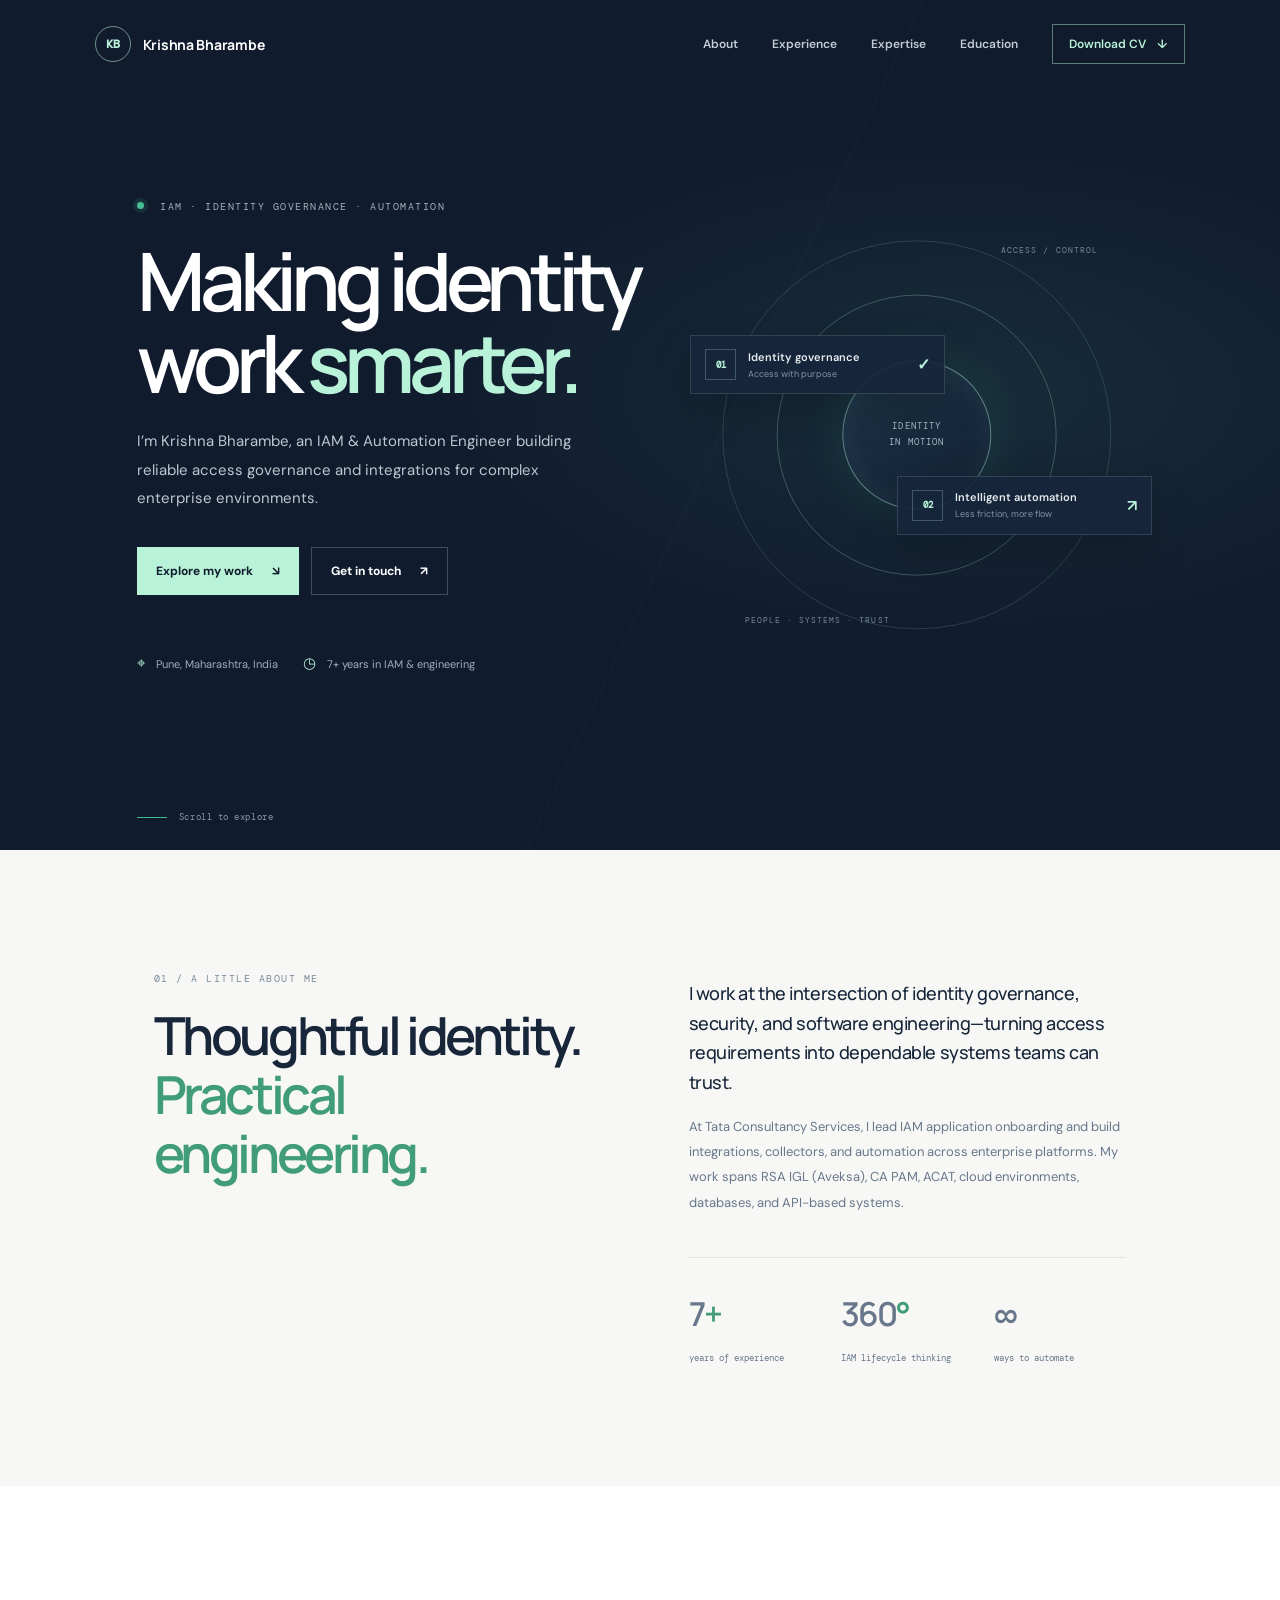
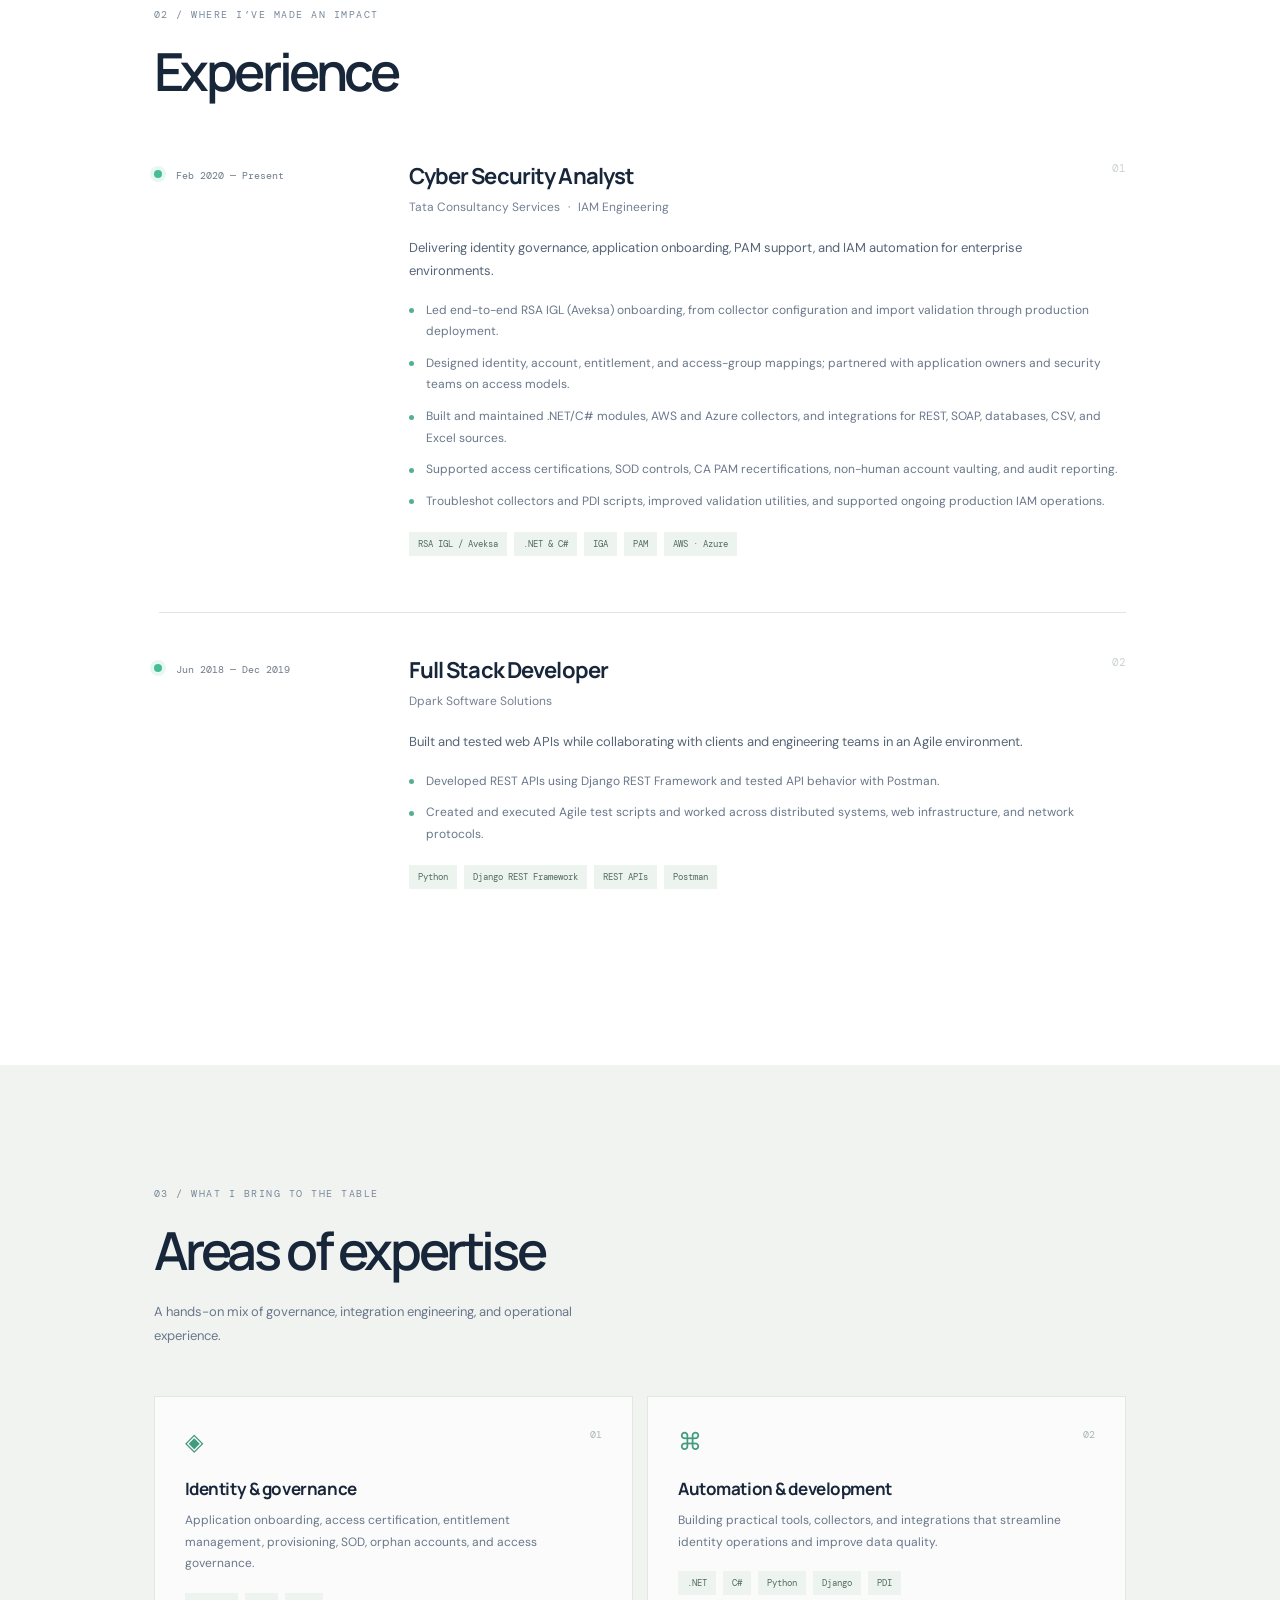
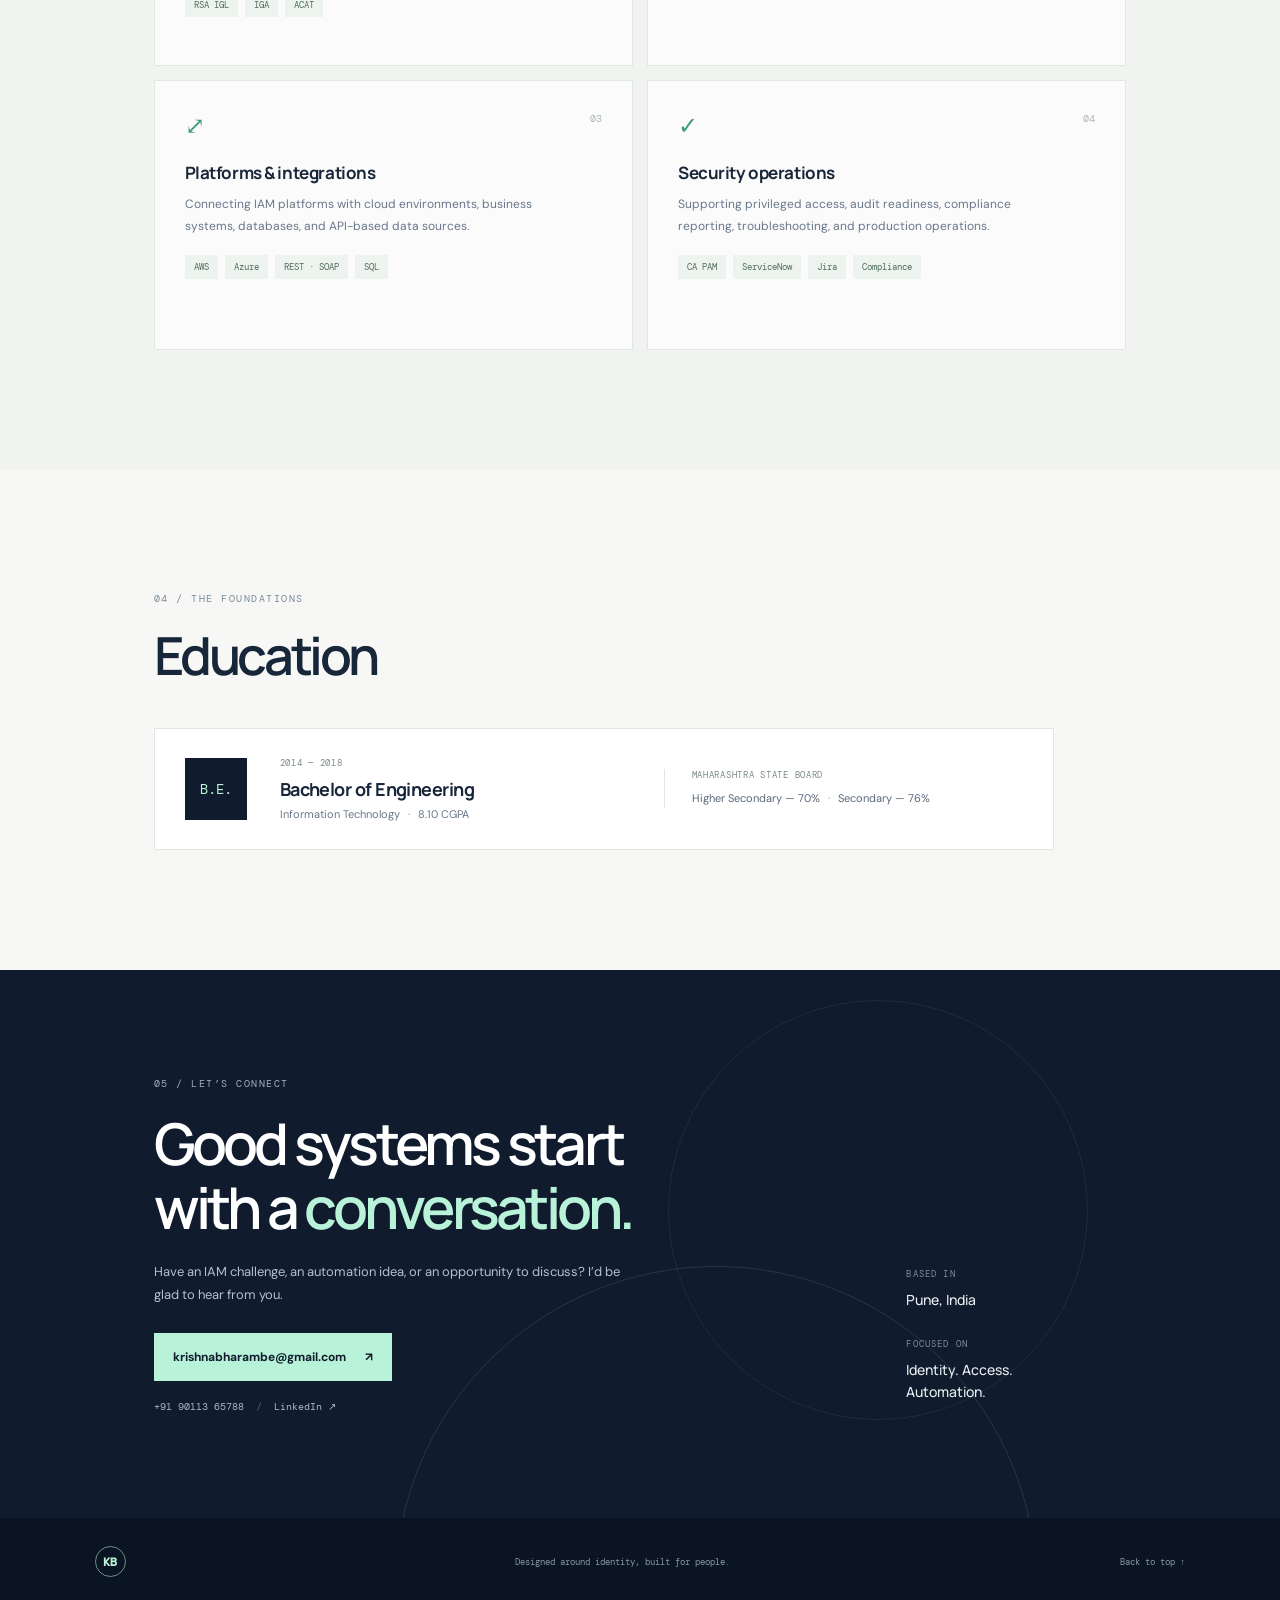
==== commit f2dfb48c: "Remove monogram from identity graphic Co-authored-by: Copilot <223556219+Copilot@users.noreply.githu" ====
--- a/index.html
+++ b/index.html
@@ -38,7 +38,7 @@
       <div class="hero-visual" aria-label="Identity, governance, and automation">
         <div class="visual-orbit orbit-one"></div>
         <div class="visual-orbit orbit-two"></div>
-        <div class="visual-core"><span class="core-mark">K<span>B</span></span><span class="core-caption">IDENTITY<br>IN MOTION</span></div>
+        <div class="visual-core"><span class="core-caption">IDENTITY<br>IN MOTION</span></div>
         <div class="float-card card-iga"><span class="card-symbol">01</span><span>Identity governance<small>Access with purpose</small></span><span class="card-check">✓</span></div>
         <div class="float-card card-auto"><span class="card-symbol">02</span><span>Intelligent automation<small>Less friction, more flow</small></span><span class="card-check">↗</span></div>
         <span class="visual-tag tag-top">ACCESS / CONTROL</span>
--- a/css/site.css
+++ b/css/site.css
@@ -57,9 +57,7 @@
 .orbit-one { width: 86%; height: 86%; }
 .orbit-two { width: 62%; height: 62%; border-color: rgba(184,242,216,.25); }
 .visual-core { position: absolute; top: 50%; left: 50%; display: flex; width: 33%; height: 33%; flex-direction: column; align-items: center; justify-content: center; border: 1px solid rgba(184,242,216,.45); border-radius: 50%; background: linear-gradient(145deg, #1d3548, #122033); box-shadow: 0 0 50px rgba(70,189,146,.13), inset 0 0 30px rgba(184,242,216,.06); transform: translate(-50%,-50%); }
-.core-mark { font-family: var(--display); font-size: 43px; font-weight: 500; letter-spacing: -.1em; }
-.core-mark span { color: var(--mint); }
-.core-caption { margin-top: 5px; color: #a8b9c3; font-family: var(--mono); font-size: 7px; letter-spacing: .12em; line-height: 1.7; text-align: center; }
+.core-caption { color: #a8b9c3; font-family: var(--mono); font-size: 9px; letter-spacing: .12em; line-height: 1.7; text-align: center; }
 .float-card { position: absolute; z-index: 1; display: flex; width: 255px; align-items: center; gap: 12px; padding: 13px 14px; border: 1px solid rgba(255,255,255,.13); background: rgba(23,38,59,.91); box-shadow: 0 15px 40px rgba(0,0,0,.16); color: #e7ecef; font-size: 11px; font-weight: 600; }
 .card-iga { top: 28%; left: 0; }
 .card-auto { right: -2%; bottom: 28%; }
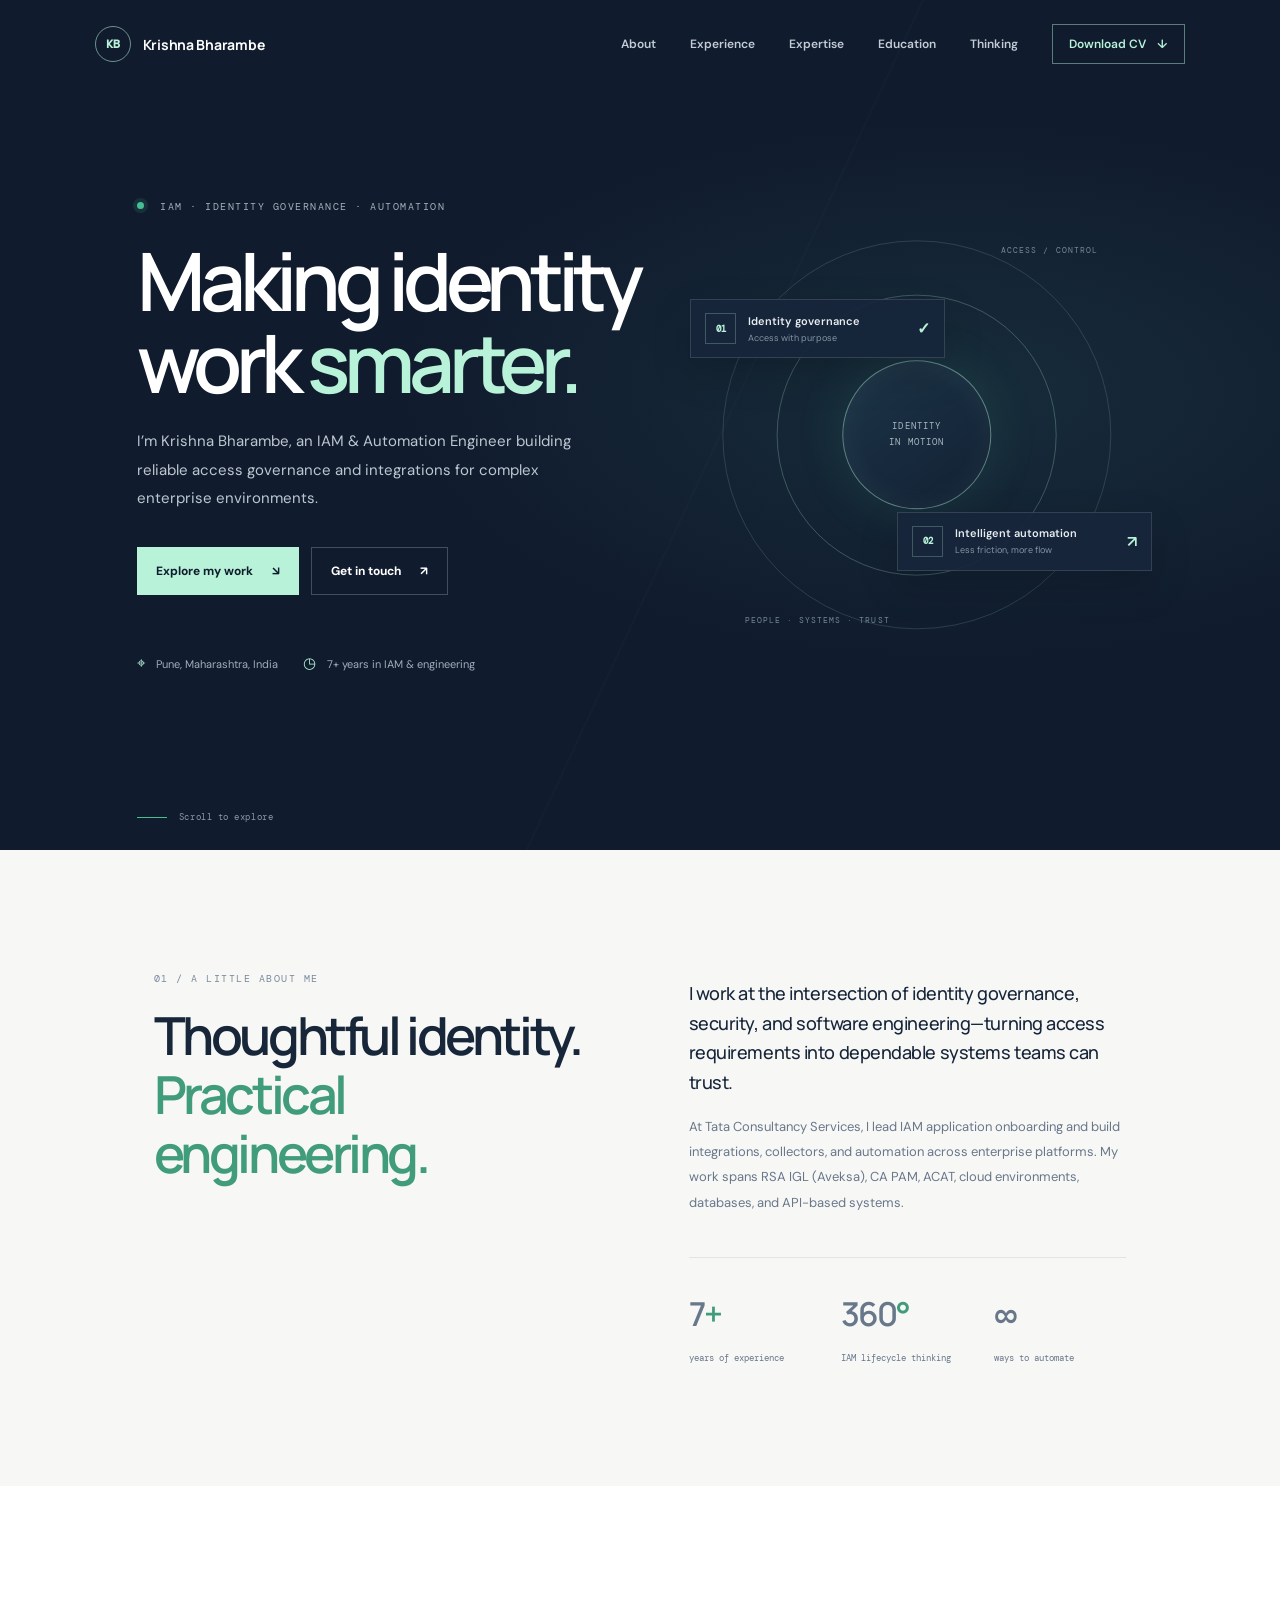
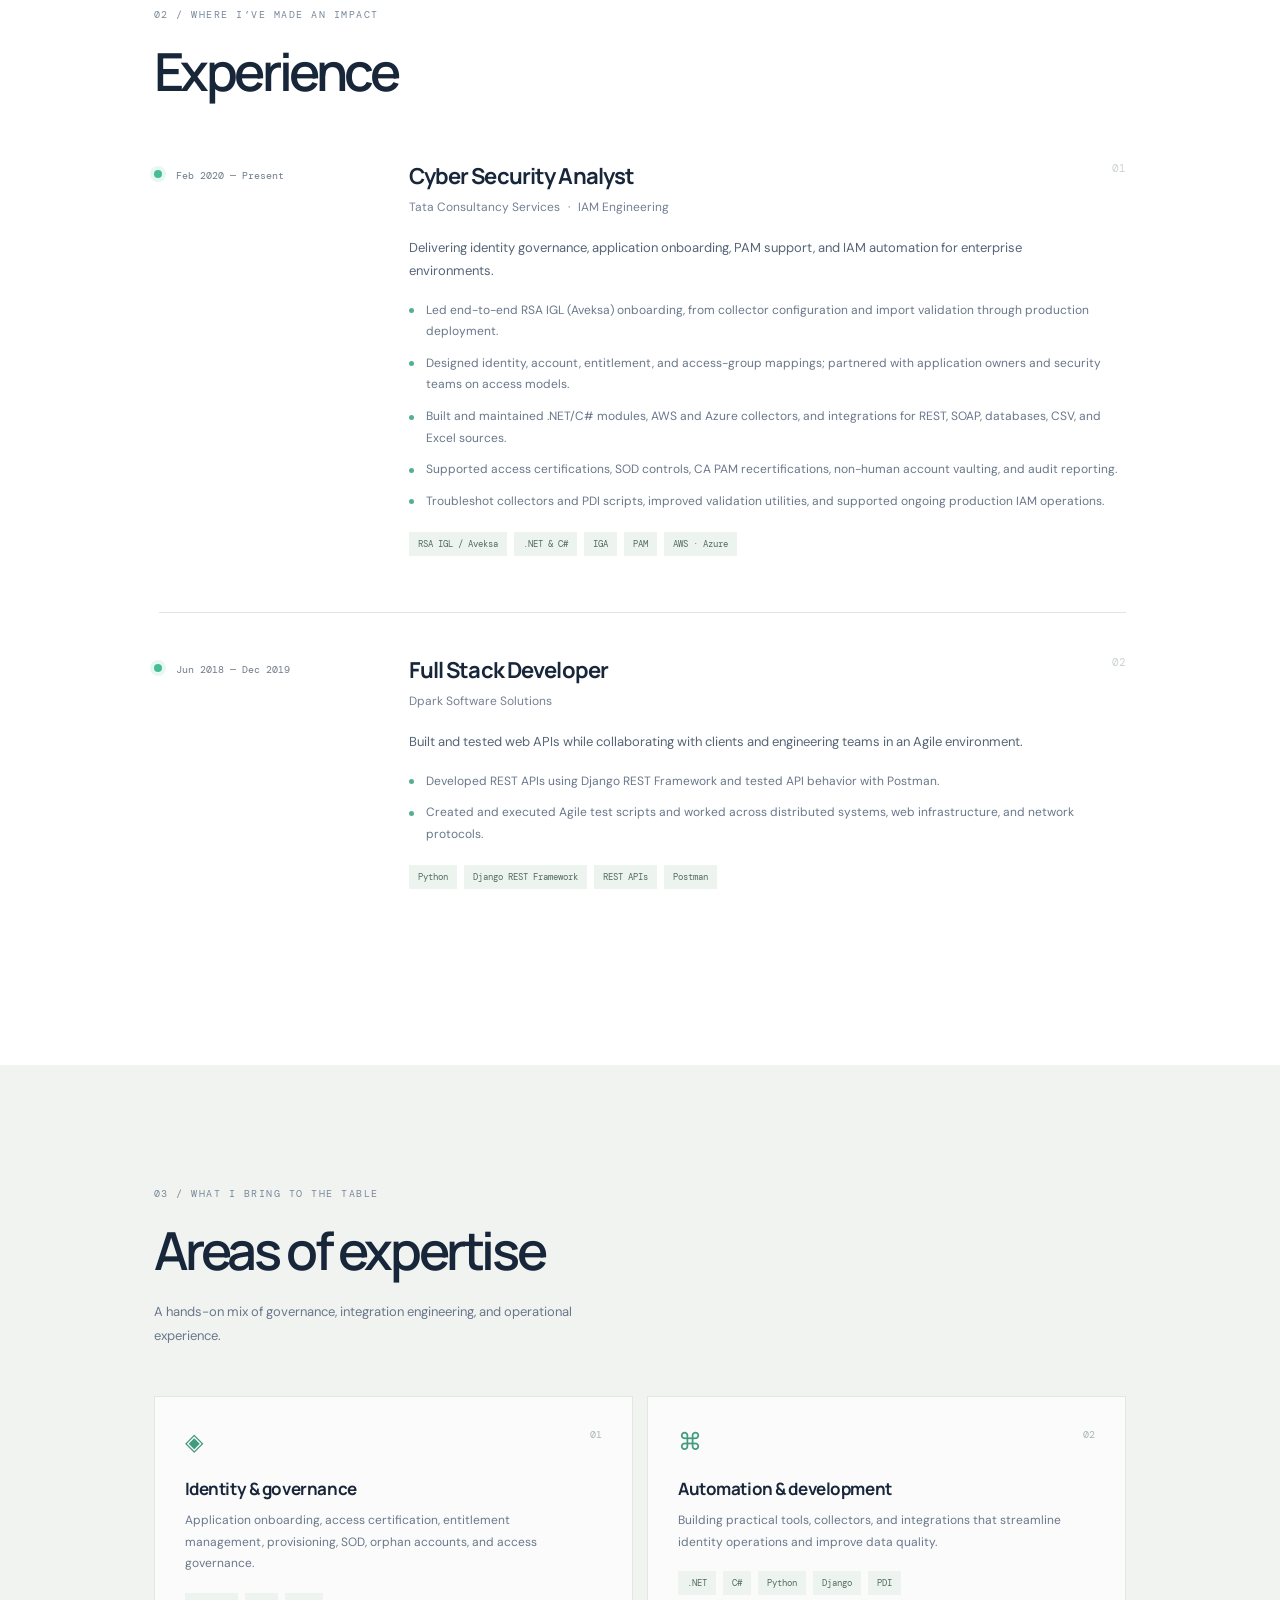
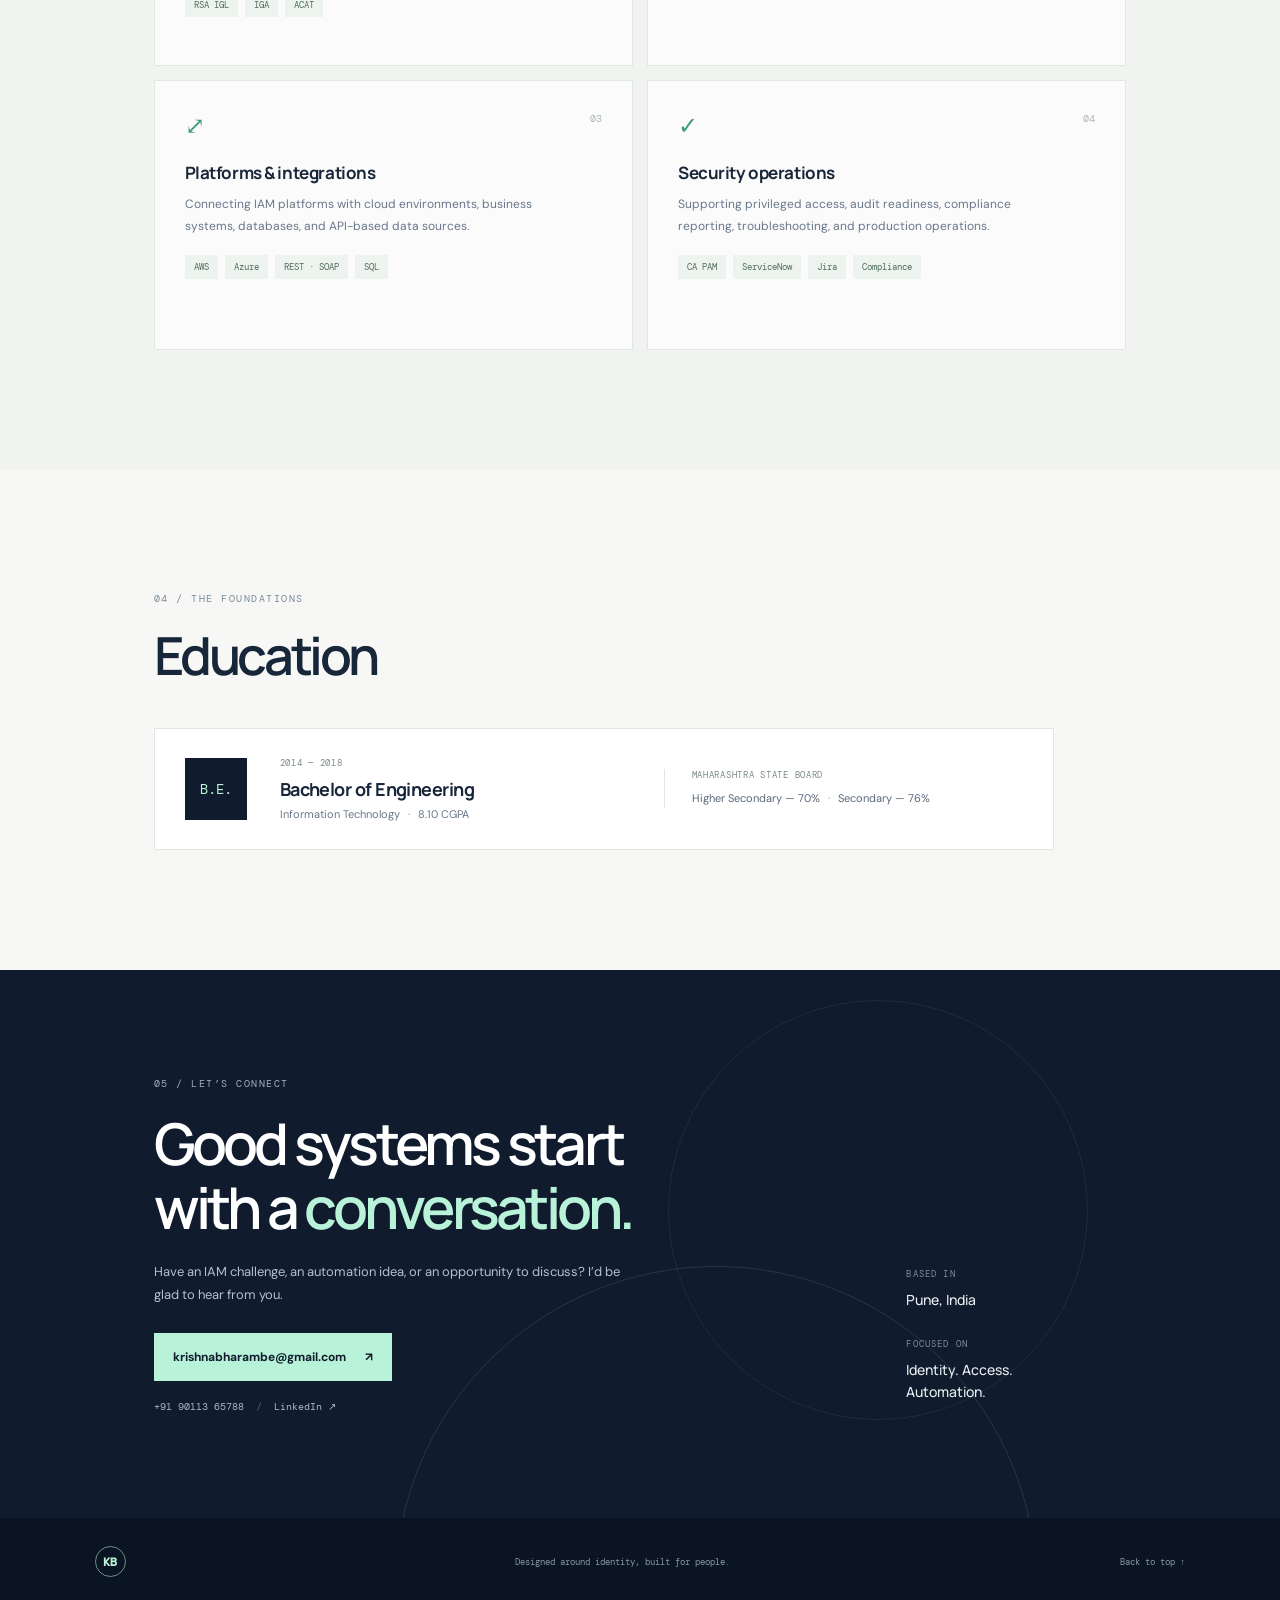
==== commit 2d3cf6db: "Add IAM identity guide and clean legacy template Co-authored-by: Copilot <223556219+Copilot@users.no" ====
--- a/index.html
+++ b/index.html
@@ -16,6 +16,7 @@
       <a href="#experience">Experience</a>
       <a href="#expertise">Expertise</a>
       <a href="#education">Education</a>
+      <a href="Thinking/identities/">Thinking</a>
       <a class="nav-cta" href="assets/Krishna_Bharambe.pdf" download>Download CV <span aria-hidden="true">↓</span></a>
     </nav>
   </header>
--- a/css/site.css
+++ b/css/site.css
@@ -59,8 +59,8 @@
 .visual-core { position: absolute; top: 50%; left: 50%; display: flex; width: 33%; height: 33%; flex-direction: column; align-items: center; justify-content: center; border: 1px solid rgba(184,242,216,.45); border-radius: 50%; background: linear-gradient(145deg, #1d3548, #122033); box-shadow: 0 0 50px rgba(70,189,146,.13), inset 0 0 30px rgba(184,242,216,.06); transform: translate(-50%,-50%); }
 .core-caption { color: #a8b9c3; font-family: var(--mono); font-size: 9px; letter-spacing: .12em; line-height: 1.7; text-align: center; }
 .float-card { position: absolute; z-index: 1; display: flex; width: 255px; align-items: center; gap: 12px; padding: 13px 14px; border: 1px solid rgba(255,255,255,.13); background: rgba(23,38,59,.91); box-shadow: 0 15px 40px rgba(0,0,0,.16); color: #e7ecef; font-size: 11px; font-weight: 600; }
-.card-iga { top: 28%; left: 0; }
-.card-auto { right: -2%; bottom: 28%; }
+.card-iga { top: 20%; left: 0; }
+.card-auto { right: -2%; bottom: 20%; }
 .float-card small { display: block; margin-top: 4px; color: #8494a3; font-size: 9px; font-weight: 400; }
 .card-symbol { display: grid; width: 31px; height: 31px; flex: 0 0 auto; place-items: center; border: 1px solid rgba(184,242,216,.25); color: var(--mint); font-family: var(--mono); font-size: 9px; }
 .card-check { margin-left: auto; color: var(--mint); font-size: 16px; }
@@ -166,6 +166,7 @@
   .wordmark-name { display: none; }
   .site-nav { gap: 0; }
   .site-nav > a:not(.nav-cta) { display: none; }
+  .site-nav > a[href="Thinking/identities/"] { display: inline-block; margin-right: 14px; }
   .nav-cta { padding: 10px 12px; font-size: 10px; }
   .hero { min-height: auto; height: auto; grid-template-columns: 1fr; gap: 25px; padding: 130px 7% 84px; }
   .hero-copy { max-width: 100%; }
